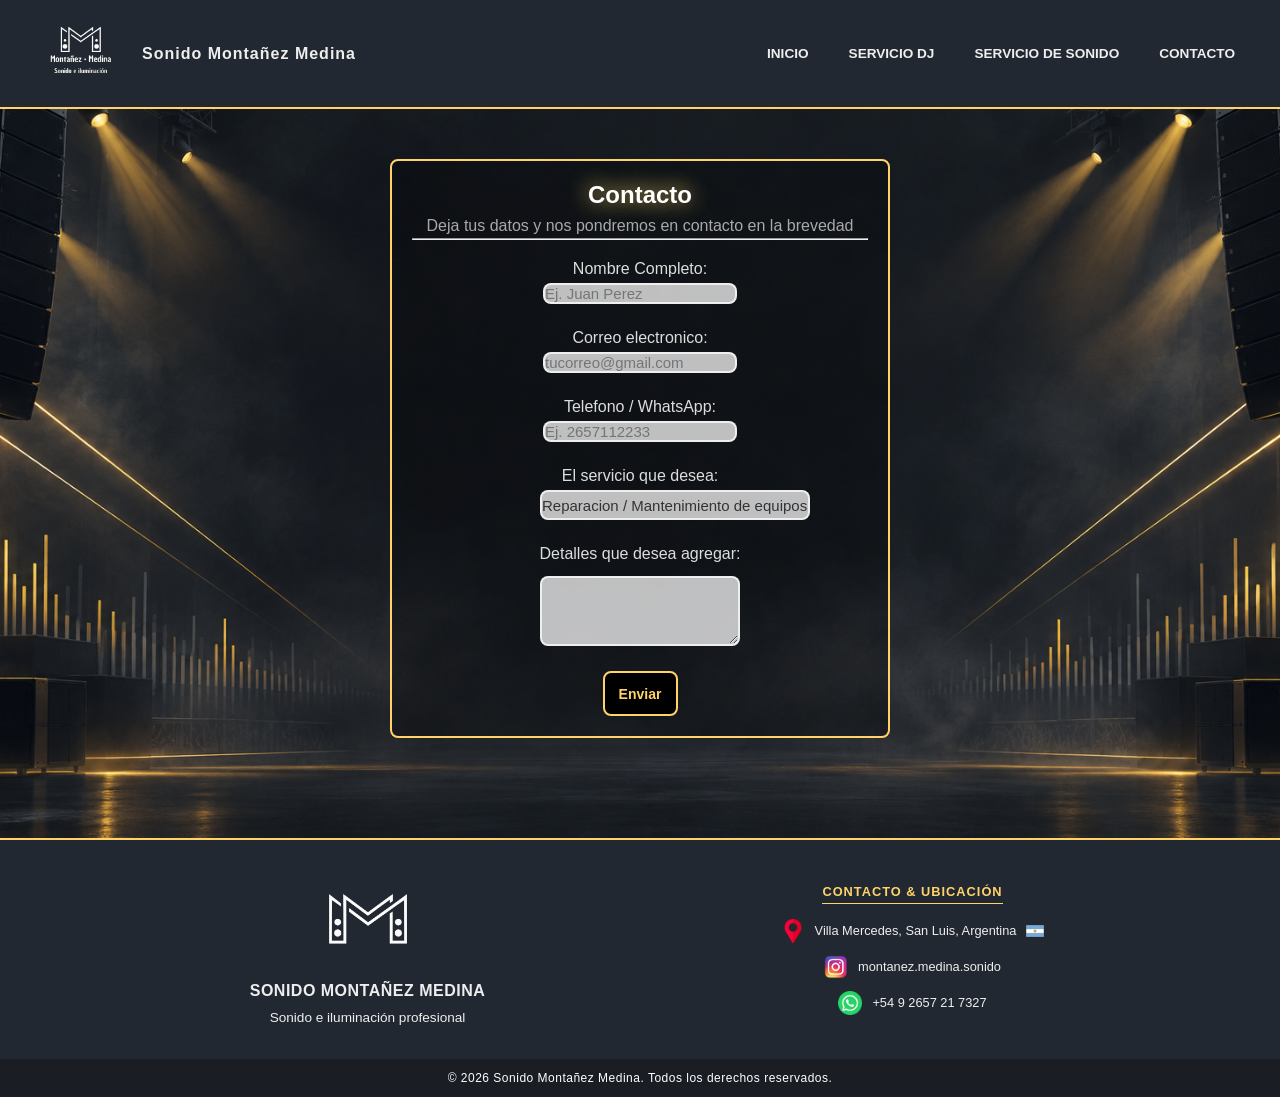
==== contacto.html @ ac2820ec "pestaña contacto.html hecha formulario de contacto" ====
<!DOCTYPE html>
<html lang="es">
<head>
    <meta charset="UTF-8">
    <meta name="viewport" content="width=device-width, initial-scale=1.0">
    <title>Contacto</title>
    <!--Enlace a los estilos CSS.-->
    <link rel="stylesheet" href="estilos/estilos.css">
</head>



<body>
    <!--Sección del Titulo y del menú de navegación.-->
    <header class="header-principal">
        <div class="caja-logo-header">
            <img src="img/logo.png" alt="Logo de Sonido Montañez Medina" id="logo-header">
            <span class="nombre-marca">Sonido Montañez Medina</span>
        </div>

        <nav class="menu">
            <ul>
                <li><a href="index.html">Inicio</a></li>
                <li><a href="servicios-dj.html">Servicio DJ</a></li>
                <li><a href="servicios-sonido.html">Servicio de Sonido</a></li>
                <li><a href="contacto.html">Contacto</a></li>
            </ul>
        </nav>
    </header>

</body>
<section class="section-contacto">
    <h2>Contacto</h2>
    <p>Deja tus datos y nos pondremos en contacto en la brevedad</p>
    <hr>
    <form action="https://formspree.io/f/xrppkwrl" method="post">
        <div class="campo">
            <label for="nombre">Nombre Completo:</label>
            <input type="text" id="nombre" name="nombre" required placeholder="Ej. Juan Perez">
        </div>
        <div class="campo">
            <label for="correo">Correo electronico: </label>
            <input type="email" name="_replyto" required placeholder="tucorreo@gmail.com">
        </div>
        <div class="campo">
            <label for="Telefono">Telefono / WhatsApp:</label>
            <input type="tel" id="telefono" name="telefono" required placeholder="Ej. 2657112233">
        </div>
        <div class="campo">
            <label for="Servicio" id="servi">El servicio que desea: </label>
            <select name="sevicio" id="servicio-">
                <option value="reparacio">Reparacion / Mantenimiento de equipos</option>
                <option value="DJ/sonido/iluminacion">DJ/ Sonido/ Iluminacion</option>
                <option value="Sonido/iluminacion">Sonido/ Iluminacion</option>
                <option value="sonido">Sonido</option>
                <option value="Dj">DJ</option>
                <option value="otro">Otra consulta</option>
            </select>
        </div>
        <div class="campo" id="campo">
            <label for="detalle" id="detalles" >Detalles que desea agregar: </label>
            <textarea id="detalles" name="detalles"></textarea>
        </div>

        <button type="submit">Enviar</button>

    </form>
</section>
<!--Footer del documento.-->
<footer class="footer-del-sitio">
    <div class="footer-container">
        <!--Columna 1 de footer: logo y marca-->
        <div class="footer-columna">
            <div class="caja-de-marca">
                <div class="caja-logo-footer">
                    <img src="img/logoSolo.png" alt="Logo De Sonido Montañez Medina" id="logo-footer">
                </div>
                <h3 class="titulo-marca">Sonido Montañez Medina</h3>
            </div>
            <span class="footer-texto">Sonido e iluminación profesional</span>
        </div>

        <!--Columna 2 de footer: Contacto y Ubicación-->
        <div class="footer-columna">
            <h4 class="footer-contacto-y-ubicacion">Contacto & Ubicación</h4>
            <ul class="footer-list">
                <!--Ubicacion-->
                <li class="contacto-item">
                    <div class="caja-icon">
                        <img src="img/Iconos/UbicacionIcon.png" alt="Ubicación" class="footer-icon" >
                    </div>
                    <span>Villa Mercedes, San Luis, Argentina</span>
                    <img src="img/Iconos/ArgentinaIcon.png" alt="Bandera Argentina" class="footer-icon-argentina">
                </li>
                <!--Instagram-->
                <li class="contacto-item">
                    <a href="https://www.instagram.com/montanez.medina.sonido/" target="_blank" rel="noopener">
                        <div class="caja-icon">
                            <img src="img/Iconos/igIcon.png" alt="Instagram" class="footer-icon">
                        </div>
                        <span>montanez.medina.sonido</span>
                    </a>
                </li>
                <!--WhatsApp-->
                <li class="contacto-item">
                    <a href="https://api.whatsapp.com/send/?phone=2657217327&text&type=phone_number&app_absent=0" target="_blank" rel="noopener">
                        <div class="caja-icon">
                            <img src="img/Iconos/WhatsappIcon.png" alt="WhatsApp" class="footer-icon">
                        </div>
                        <span>+54 9 2657 21 7327</span>
                    </a>
                </li>
            </ul>
        </div>
    </div>
    <!--Seccion de copyright-->
    <div class="footer-bottom">
        <p>© 2026 Sonido Montañez Medina. Todos los derechos reservados.</p>
    </div>
</footer>

</html>
---- estilos/estilos.css ----
/*
1.
Configuracion para todos los elementos.
.*/

* {
    margin: 0;
    padding: 0;
    box-sizing: border-box;
}

body {
    font-family: sans-serif, Arial;
    background-color: #EEEEEE;
    background-image: url('../img/Fondos/fondobody2.png');
    background-size: cover;
    background-position: center;
    background-repeat: no-repeat;
    background-attachment: fixed;
    color: #222831;
    display: flex;
    flex-direction: column;
    min-height: 100vh;
}

main {
    flex: 1;
    max-width: 1100px;
    width: 100%;
    margin: 0 auto;
    padding: 40px 20px;
}

section {
    margin-bottom: 50px;
}

.subtitulos {
    text-align: center;
    padding: 15px;
    color: #EEEEEE;
    text-decoration: underline;
    text-decoration-color: #FFD369;
    font-size: 1.8rem;
    font-weight: 800;
    text-transform: uppercase;
}

/*
2.
Header
*/

.header-principal {
    background-color: #222831;
    display: flex;
    justify-content: space-between;
    align-items: center;
    padding: 15px 30px;
    border-bottom: 2px solid #FFD369;
    width: 100%;
    position: sticky;
    top: 0;
    z-index: 1000;
}

/*Caja Del Logo, Logo Y Nombre Marca*/
.caja-logo-header {
    display: flex;
    align-items: center;
    gap: 12px;
}

#logo-header {
    width: 100px;
    height: auto;
}

.nombre-marca {
    font-weight: bold;
    font-size: 1rem;
    color: #EEEEEE;
    letter-spacing: 1px;
}

/*Menu de nav*/
.menu ul {
    display: flex;
    list-style: none;
    gap: 10px;
}

.menu li a {
    display: block;
    color: #EEEEEE;
    text-decoration: none;
    padding: 8px 15px;
    font-weight: 700;
    font-size: 0.85rem;
    text-transform: uppercase;
    border-radius: 4px;
    transition: all 0.3s ease;
}

.menu li a:hover {
    color: #222831;
    background-color: #FFD369;
}

/*
3.
Seccion Header de todas las secciones.
*/

.seccion-header {
    text-align: center;
    margin-bottom: 35px;
}

.seccion-header h2 {
    color: #EEEEEE;
    font-size: 1.8rem;
    font-weight: 800;
    text-transform: uppercase;
    letter-spacing: 1px;
    margin-bottom: 10px;
    position: relative;
    display: inline-block;
}

.seccion-header h2::after {
    content: '';
    display: block;
    width: 200px;
    height: 3px;
    background-color: #FFD369;
    margin: 8px auto 0 auto;
    border-radius: 2px;
    box-shadow: 0 10px 25px rgba(0, 0, 0, 0.5);
}

.seccion-header p {
    color: #EEEEEE;
    font-size: 0.9rem;
    text-shadow: 0 1px 4px rgba(0, 0, 0, 0.8);
}

/*
4.
Seccion De Bienvenida
*/

.seccion-bienvenida {
    background-color: rgba(34, 40, 49, 0.5);
    border: 1px solid #393E46;
    border-top: 5px solid #FFD369;
    border-radius: 16px;
    padding: 35px 30px;
    box-shadow: 0 10px 30px rgba(0, 0, 0, 0.6);
    color: #EEEEEE;
    margin-bottom: 25px;
}

.seccion-bienvenida h2 {
    color: #EEEEEE;
    font-size: 1.5rem;
    font-weight: 800;
    margin-bottom: 15px;
    text-align: left;
    letter-spacing: 0.5px;
}

.bienvenida-desc {
    font-size: 0.95rem;
    color: #DDDDDD;
    line-height: 1.4;
    margin-bottom: 25px;
    text-align: left;
}

.bienvenida-lista {
    display: flex;
    flex-direction: column;
    gap: 20px;
}

.bienvenida-item {
    display: flex;
    align-items: flex-start;
    gap: 15px;
}

.bienvenida-icono {
    width: 50px;
    height: 50px;
    display: flex;
    align-items: center;
    justify-content: center;;
    padding: 8px;
    box-sizing: border-box;
    flex-shrink: 0;
}

.bienvenida-icono img {
    width: 100%;
    height: 100%;
    object-fit: contain;
    filter: invert(1);
}

.bienvenida-item h3 {
    color: #FFD369;
    font-size: 1.05rem;
    font-weight: 700;
    margin-bottom: 4px;
    text-align: left;
}

.bienvenida-item p {
    color: #CCCCCC;
    font-size: 0.88rem;
    line-height: 1.5;
    text-align: left;
    margin: 0;
}

/*
5.
Seccion Del Carrusel
*/

.seccion-carrusel {
    width: 100%;
    padding: 20px 20px;
    display: flex;
    flex-direction: column;
    align-items: center;
}

.contenedor-carrusel {
    position: relative;
    display: flex;
    align-items: center;
    justify-content: center;
    background: #393E46;
    border: 1px solid #393E46;
    border-radius: 12px;
    overflow: hidden;
    max-width: 420px;
    width: 100%;
    box-shadow: 0 4px 15px rgba(0, 0, 0, 0.3);
}

.tarjeta-carrusel {
    width: 100%;
    height: 520px;
    display: flex;
    align-items: center;
    justify-content: center;
    background: #222831;
}

.tarjeta-carrusel img {
    width: 100%;
    height: 100%;
    object-fit: contain;
    display: block;
}

.seccion-carrusel button {
    position: absolute;
    top: 50%;
    transform: translateY(-50%);
    background: #EEEEEE;
    color: #222831;
    border: 1px solid #393E46;
    font-size: 22px;
    width: 45px;
    height: 45px;
    border-radius: 50%;
    cursor: pointer;
    z-index: 10;
    display: flex;
    align-items: center;
    justify-content: center;
    transition: background 0.3s, color 0.3s;
}

.seccion-carrusel button:hover {
    color: #222831;
    background-color: #FFD369;
    box-shadow: inset 0 0 0 3px #EEEEEE;
}

#btn-carrusel-anterior { 
    left: 15px; 
}

#btn-carrusel-posterior { 
    right: 15px; 
}

/*
6.
Seccion de servicios
*/

.contenedor-columnas {
    display: flex;
    flex-wrap: wrap;
    gap: 25px;
    justify-content: center;
}

.tarjeta-servicio {
    flex: 1 1 320px;
    max-width: 360px;
    height: 420px;
    border-radius: 16px;
    overflow: hidden;
    background-size: cover;
    background-position: center;
    background-color: #222831;
    box-shadow: 0 10px 25px rgba(0, 0, 0, 0.5);
    border: 1px solid #393E46;
}

.tarjeta-overlay {
    background: linear-gradient(180deg, rgba(34, 40, 49, 0.5) 0%, rgba(34, 40, 49, 0.75) 100%);
    width: 100%;
    height: 100%;
    padding: 30px;
    display: flex;
    flex-direction: column;
    justify-content: space-between;
}

.tarjeta-contenido h3 {
    color: #EEEEEE;
    font-size: 1.4rem;
    font-weight: 600;
    margin-bottom: 10px;
    text-align: left;
}

.etiqueta-info {
    font-size: 0.8rem;
    color: #222831;
    background-color: #FFD369;
    padding: 5px 10px;
    border-radius: 20px;
    display: inline-block;
    margin-bottom: 15px;
    text-transform: uppercase;
    letter-spacing: 0.5px;
    font-weight: 400;
}

.tarjeta-contenido p {
    color: #EEEEEE;
    font-size: 0.9rem;
    line-height: 1.4;
    text-align: left;
    margin: 0;
}

.lista-ejemplos-evento {
    list-style: none;
    padding: 0;
    margin-top: 10px;
    display: flex;
    flex-direction: column;
    gap: 6px;
}

.lista-ejemplos-evento li {
    font-size: 0.85rem;
    color: rgb(200, 200, 200);
    position: relative;
    padding-left: 18px;
    line-height: 1.2;
}

.lista-ejemplos-evento li::before {
    content: "•";
    color: #FFD369;
    font-size: 1rem;
    position: absolute;
    left: 4px;
    top: -1px;
}

.btn-tarjeta {
    display: flex;
    align-items: center;
    justify-content: space-between;
    text-decoration: none;
    color: #EEEEEE;
    font-weight: 500;
    font-size: 0.9rem;
    padding-top: 15px;
    border-top: 1px solid #222831;
}

.circulo-flecha {
    width: 36px;
    height: 36px;
    background-color: #EEEEEE;
    border-radius: 50%;
    display: flex;
    align-items: center;
    justify-content: center;
    transition: transform 0.3s ease, background-color 0.3s ease;
}

.icono-flecha {
    width: 18px;
    height: 18px;
    object-fit: contain;
}

.btn-tarjeta:hover {
    color: #FFD369;
}

.btn-tarjeta:hover .circulo-flecha  {
    transform: translateX(2px);
    background-color: #FFD369;
}

/*
7. 
seccion de tarjetas DJ(servicios-dj.html)
*/

.subtitu {
    display: flex;
    justify-content: center;
    align-items: center;
    height: 70px;
    width: 750px;    
    margin: 20px auto;
    margin-bottom: 0;
    box-shadow: 0px 0px 10px #393E46;
    border-radius: 10px;
    background-color: #222831;
    padding: 0;
}

.subtitu h3 {
    font-size: 20px;
    text-align: center;   
    color: #EEEEEE;
    padding: 0;
    margin-right: 490px;
}

.subtitu img {
    opacity: 80%;
    margin-left: 0;
    padding: 0;
    width: 87px;
    height: auto;
}

.dj {
    display: flex;
    justify-content: center;
    gap: 30px;
    margin-top: 0;
}

.tarjetadj {
    width: 400px;
    height: 500px;
    border-radius: 15px;
    background-size: cover;
    background-position: center;
    display: flex;
    align-items: flex-start;
    padding: 15px;
    box-sizing: border-box;
    position: relative;
    overflow: hidden;
    transition: transform 0.3s ease;
}

.tarjetadj:hover {
    transform: translateY(-10px);
    box-shadow: 0px 0px 15px #393E46;
}

.djnano {
    background-image: url('../img/imgnano.jpg');
}

.djyani {
    background-image: url('../img/imgyani.jpg');
}

.tarjetadj .contenido h4 {
    text-align: left;
    color: #EEEEEE;
    text-shadow: 4px 4px 3px #222831;
}

.listainfo {
    opacity: 0;
    overflow: hidden;
    transition: max-height 0.4s ease, opacity 0.4s ease;
    margin-top: 0;
}

.listainfo li a {
    color: #EEEEEE;
}  

.tarjetadj:hover .listainfo {
    max-height: 150px;
    opacity: 1;
    margin-top: 15px;
    color: #EEEEEE;
}

.listainfo:hover {
    margin-top: 5px;
    margin-left: 25px;
}

.listainfo ul {
    transform: translateY(-5px); 
    list-style: none;
    padding: 0;
    margin: 0;
}

.listainfo li {
    display: flex;
    align-items: center;
    gap: 5px;
    margin: 5px 0;
    font-size: 16px;
    border-radius: 5px;
    margin-left: 35px;
}

.iconoig {
    width: 18px;
    height: 18px;
    object-fit: contain;
}

/*
8. 
Footer del sitio
*/

.footer-del-sitio {
    background-color: #222831;
    color: #EEEEEE;
    font-family: Arial, sans-serif;
    border-top: 2px solid #FFD369;
    padding-top: 30px;
}

.footer-container {
    max-width: 1100px;
    margin: 0 auto;
    display: grid;
    padding: 0px 30px 30px 30px;
    grid-template-columns: repeat(auto-fit, minmax(280px, 1fr));
    gap: 50px;
    justify-content: center;
    align-items: center;
}

.footer-columna {
    display: flex;
    flex-direction: column;
    align-items: center;
    text-align: center;
}

.caja-de-marca {
    display: flex;
    flex-direction: column;
    align-items: center;
    gap: 12px;
}

.titulo-marca {
    font-size: 1rem;
    font-weight: bolder;
    letter-spacing: 0.5px;
    text-transform: uppercase;
    color: #EEEEEE;
}

.footer-contacto-y-ubicacion {
    font-size: 0.8rem;
    font-weight: bold;
    letter-spacing: 1px;
    margin-top: 0;
    margin-bottom: 15px;
    text-transform: uppercase;
    border-bottom: 1px solid #FFD369;
    padding-bottom: 4px;
    display: inline-block;
    color: #FFD369;
}

.footer-texto {
    font-size: 0.85rem;
    color: #EEEEEE;
    line-height: 1.5;
    margin-top: 8px;
    text-align: center;
}

.footer-list {
    list-style: none;
    padding: 0;
    margin: 0;
    display: flex;
    flex-direction: column;
    gap: 12px;
    align-items: center;
}

.contacto-item {
    display: flex;
    align-items: center;
    justify-content: center;
    gap: 10px;
    font-size: 0.8rem;
    color: #EEEEEE;
}

.contacto-item a {
    color: #EEEEEE;
    text-decoration: none;
    display: flex;
    align-items: center;
    justify-content: center;
    gap: 10px;
    transition: color 0.2s ease;
}

.contacto-item a:hover {
    color: #FFD369;
}

.caja-logo, .caja-icon {
    width: 24px;
    height: 24px;
    display: flex;
    align-items: center;
    justify-content: center;
    flex-shrink: 0;
}

.caja-logo-footer {
    width: 100px;
    height: 100px;
    flex-shrink: 0;
}

#logo-footer {
    width: 100%;
    height: 100%;
    object-fit: contain;
}

.footer-icon {
    width: 100%;
    height: 100%;
    object-fit: contain;
    display: block;
}

.footer-icon-argentina {
    width: 18px;
    height: auto;
    display: block;
}

.footer-bottom {
    background-color: #1a1e24;
    text-align: center;
    padding: 12px;
    font-size: 0.75rem;
    color: #EEEEEE;
    letter-spacing: 0.50px;
}
.section-contacto form{
    display: flex;
    flex-direction: column;
    align-items: center;
}
.section-contacto{
    width: 500px;
    height: auto;
    background-color: rgba(0, 0, 0, 0.3);
    margin: 0 auto;
    margin-top: 50px;
    margin-bottom: 100px;
    padding: 20px;
    border: 2px solid #FFD369;
    border-radius: 8px;
}
.section-contacto h2, p{
    text-align: center;
    color: white;
   
}
.section-contacto h2{
    text-shadow: -1px -1px 20px #FFD369;
}
.section-contacto p{
    color: darkgray;
    margin-top: 8px;
}
.section-contacto hr{
    height: 2px;
    background-color: #FFD369;
    width: 100%;
    margin-top: 3px;
    margin-bottom: 20px;
}
.campo{
    display: flex;
    flex-direction: column;
    align-items: center;
    text-align: center;
    margin-bottom: 25px;
}
.campo input, .campo select, .campo textarea{
    font-family: inherit;
    font-size: 15px;
    border: 2px solid #ffffffbb;
    border-radius: 8px;
    background-color: #ffffffbb;
    color: #333333;

    transition: all 0.3s ease;
    outline: none;
    cursor: pointer;

    appearance: none;
    -webkit-appearance: none;
    -moz-appearance: none;
}

.campo label{
    color: rgba(255, 255, 255, 0.858);
    margin-bottom: 5px;
}
.campo select{
    margin-left: 70px;
    width: 270px;
    height: 30px;
}
.campo select:hover{
    border-color: #FFD369;
}
.campo textarea{
   height: 70px;
   width: 200px;
    margin-top:8px;
}
form button{
    height: 45px;
    width: 75px;
    padding: auto;
    font-family: inherit;
    font-size: 14px;
    font-weight:bold;
    color: #FFD369;

    background-color: black;
    border: 2px solid #FFD369;
    border-radius: 8px;
    
}
form button:hover{
    box-shadow:-1px -1px 20px #FFD369 ;
}
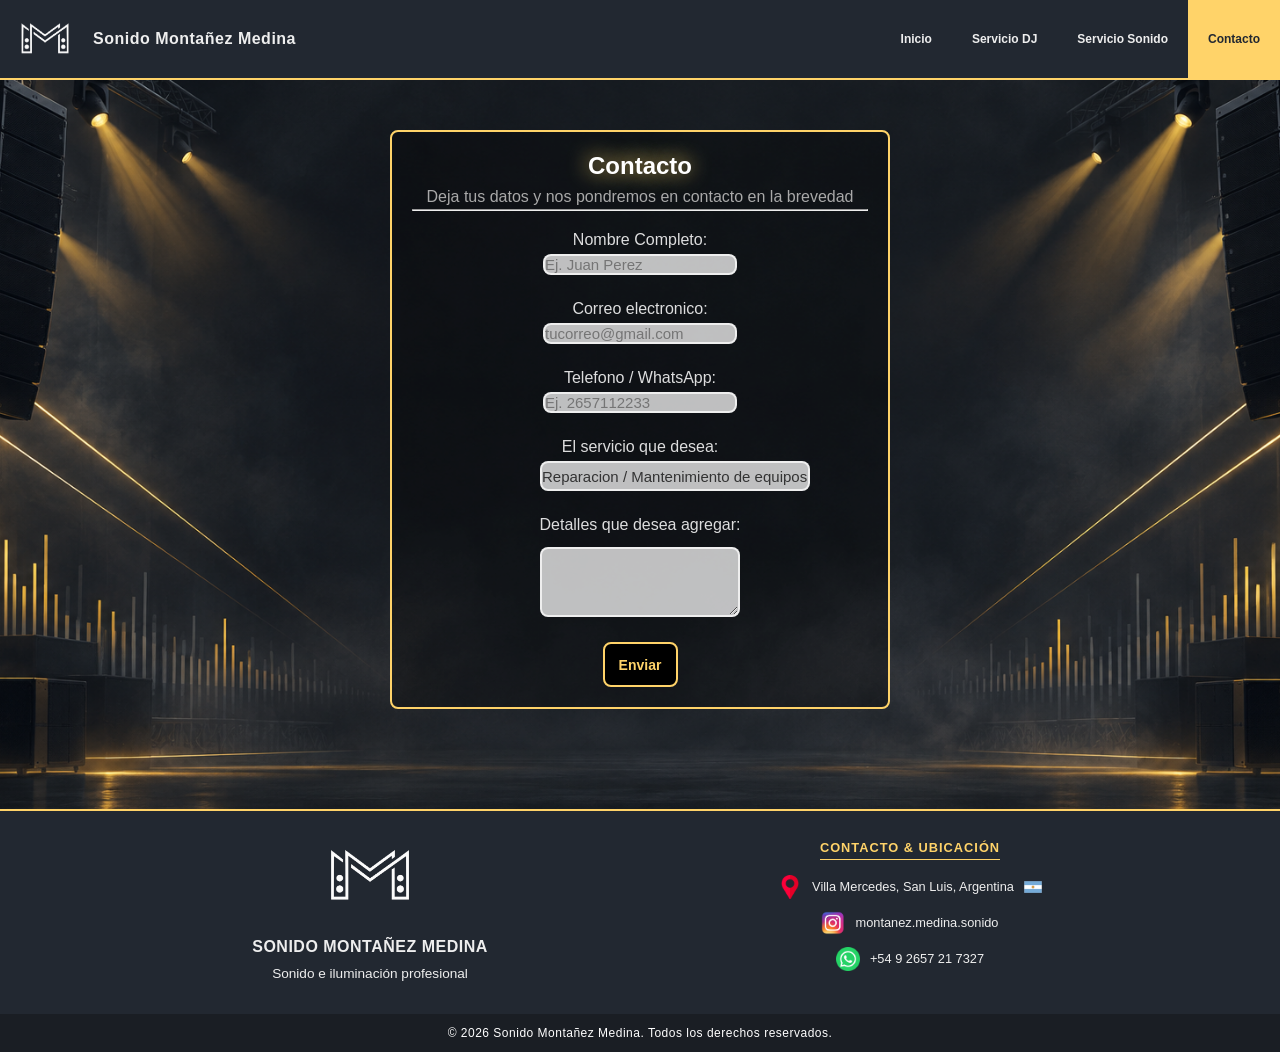
==== commit 63b8820b: "Avances en carrusel y retoques." ====
--- a/contacto.html
+++ b/contacto.html
@@ -14,7 +14,7 @@
     <!--Sección del Titulo y del menú de navegación.-->
     <header class="header-principal">
         <div class="caja-logo-header">
-            <img src="img/logo.png" alt="Logo de Sonido Montañez Medina" id="logo-header">
+            <img src="img/logoSolo.png" alt="Logo de Sonido Montañez Medina" id="logo-header">
             <span class="nombre-marca">Sonido Montañez Medina</span>
         </div>
 
@@ -22,8 +22,8 @@
             <ul>
                 <li><a href="index.html">Inicio</a></li>
                 <li><a href="servicios-dj.html">Servicio DJ</a></li>
-                <li><a href="servicios-sonido.html">Servicio de Sonido</a></li>
-                <li><a href="contacto.html">Contacto</a></li>
+                <li><a href="servicios-sonido.html">Servicio Sonido</a></li>
+                <li><a href="contacto.html" class="activo">Contacto</a></li>
             </ul>
         </nav>
     </header>
@@ -66,6 +66,7 @@
 
     </form>
 </section>
+
 <!--Footer del documento.-->
 <footer class="footer-del-sitio">
     <div class="footer-container">
--- a/estilos/estilos.css
+++ b/estilos/estilos.css
@@ -48,18 +48,19 @@
 
 /*
 2.
-Header
+Header de las paginas.
 */
 
 .header-principal {
+    display: flex;
+    align-items: center;
+    justify-content: space-between;
+    position: sticky;
     background-color: #222831;
-    display: flex;
-    justify-content: space-between;
-    align-items: center;
-    padding: 15px 30px;
     border-bottom: 2px solid #FFD369;
-    width: 100%;
-    position: sticky;
+    padding: 0px 0px 0px 15px;
+    height: 80px;
+    width: 100%;
     top: 0;
     z-index: 1000;
 }
@@ -68,11 +69,11 @@
 .caja-logo-header {
     display: flex;
     align-items: center;
-    gap: 12px;
+    gap: 18px;
 }
 
 #logo-header {
-    width: 100px;
+    width: 60px;
     height: auto;
 }
 
@@ -80,36 +81,53 @@
     font-weight: bold;
     font-size: 1rem;
     color: #EEEEEE;
-    letter-spacing: 1px;
+    letter-spacing: 0.5px;
 }
 
 /*Menu de nav*/
+.menu, .menu li {
+    height: 100%;
+}
+
 .menu ul {
     display: flex;
     list-style: none;
-    gap: 10px;
+    gap: 0;
+    height: 100%;
+    margin: 0;
+    padding: 0;
 }
 
 .menu li a {
-    display: block;
-    color: #EEEEEE;
+    display: flex;
+    align-items: center;
     text-decoration: none;
-    padding: 8px 15px;
-    font-weight: 700;
-    font-size: 0.85rem;
-    text-transform: uppercase;
-    border-radius: 4px;
-    transition: all 0.3s ease;
+    color: #EEEEEE;
+    font-weight: 550;
+    font-size: 0.75rem;
+    height: 100%;
+    padding: 0 20px;
+    transition: background-color 0.3s ease, color 0.3s ease;
+    border-radius: 0; 
 }
 
 .menu li a:hover {
+    color: #FFD369;
+    background-color: #222831;
+}
+
+.menu li a.activo {
+    background-color: #FFD369;
     color: #222831;
-    background-color: #FFD369;
+}
+
+.menu li a.activo:hover {
+    color: #FFFFFF;
 }
 
 /*
 3.
-Seccion Header de todas las secciones.
+Seccion Header de todas las secciones en las paginas.
 */
 
 .seccion-header {
@@ -238,66 +256,67 @@
 }
 
 .contenedor-carrusel {
-    position: relative;
-    display: flex;
-    align-items: center;
-    justify-content: center;
+    display: flex;
+    align-items: center;
+    justify-content: center;
+    gap: 15px;
+    width: 100%;
+    max-width: 600px;
+}
+
+.contenedor-tarjeta {
     background: #393E46;
+    border: 2px solid #393E46;
+    border-radius: 10px;
+    overflow: hidden;
+    width: 100%;
+    max-width: 500px;
+    box-shadow: 0 4px 15px rgba(0, 0, 0, 0.3);
+}
+
+.tarjeta-carrusel {
+    width: 100%;
+    height: 800px;
+    display: flex;
+    align-items: center;
+    justify-content: center;
+    background: #393E46;
+}
+
+.tarjeta-carrusel img {
+    width: 100%;
+    height: 100%;
+    object-fit: cover;
+    display: block;
+}
+
+.seccion-carrusel button {
+    background: #EEEEEE;
     border: 1px solid #393E46;
-    border-radius: 12px;
-    overflow: hidden;
-    max-width: 420px;
-    width: 100%;
-    box-shadow: 0 4px 15px rgba(0, 0, 0, 0.3);
-}
-
-.tarjeta-carrusel {
-    width: 100%;
-    height: 520px;
-    display: flex;
-    align-items: center;
-    justify-content: center;
-    background: #222831;
-}
-
-.tarjeta-carrusel img {
-    width: 100%;
-    height: 100%;
-    object-fit: contain;
-    display: block;
-}
-
-.seccion-carrusel button {
-    position: absolute;
-    top: 50%;
-    transform: translateY(-50%);
-    background: #EEEEEE;
-    color: #222831;
-    border: 1px solid #393E46;
-    font-size: 22px;
     width: 45px;
     height: 45px;
     border-radius: 50%;
     cursor: pointer;
-    z-index: 10;
-    display: flex;
-    align-items: center;
-    justify-content: center;
-    transition: background 0.3s, color 0.3s;
+    flex-shrink: 0;
+    display: flex;
+    align-items: center;
+    justify-content: center;
+    padding: 0;
+}
+
+.icono-flecha-carrusel {
+    width: 18px;
+    height: 18px;
+    object-fit: contain;
+    display: block;
+}
+
+#btn-carrusel-anterior .icono-flecha-carrusel {
+    transform: scaleX(-1);
 }
 
 .seccion-carrusel button:hover {
-    color: #222831;
     background-color: #FFD369;
-    box-shadow: inset 0 0 0 3px #EEEEEE;
-}
-
-#btn-carrusel-anterior { 
-    left: 15px; 
-}
-
-#btn-carrusel-posterior { 
-    right: 15px; 
 }
 
 /*
@@ -558,9 +577,8 @@
 .footer-del-sitio {
     background-color: #222831;
     color: #EEEEEE;
-    font-family: Arial, sans-serif;
     border-top: 2px solid #FFD369;
-    padding-top: 30px;
+    padding-top: 15px;
 }
 
 .footer-container {
@@ -569,7 +587,7 @@
     display: grid;
     padding: 0px 30px 30px 30px;
     grid-template-columns: repeat(auto-fit, minmax(280px, 1fr));
-    gap: 50px;
+    gap: 40px;
     justify-content: center;
     align-items: center;
 }
@@ -692,6 +710,11 @@
     color: #EEEEEE;
     letter-spacing: 0.50px;
 }
+
+/*
+.
+Seccion Contacto
+*/
 .section-contacto form{
     display: flex;
     flex-direction: column;
@@ -710,8 +733,7 @@
 }
 .section-contacto h2, p{
     text-align: center;
-    color: white;
-   
+    color: white;   
 }
 .section-contacto h2{
     text-shadow: -1px -1px 20px #FFD369;
@@ -764,8 +786,8 @@
     border-color: #FFD369;
 }
 .campo textarea{
-   height: 70px;
-   width: 200px;
+    height: 70px;
+    width: 200px;
     margin-top:8px;
 }
 form button{
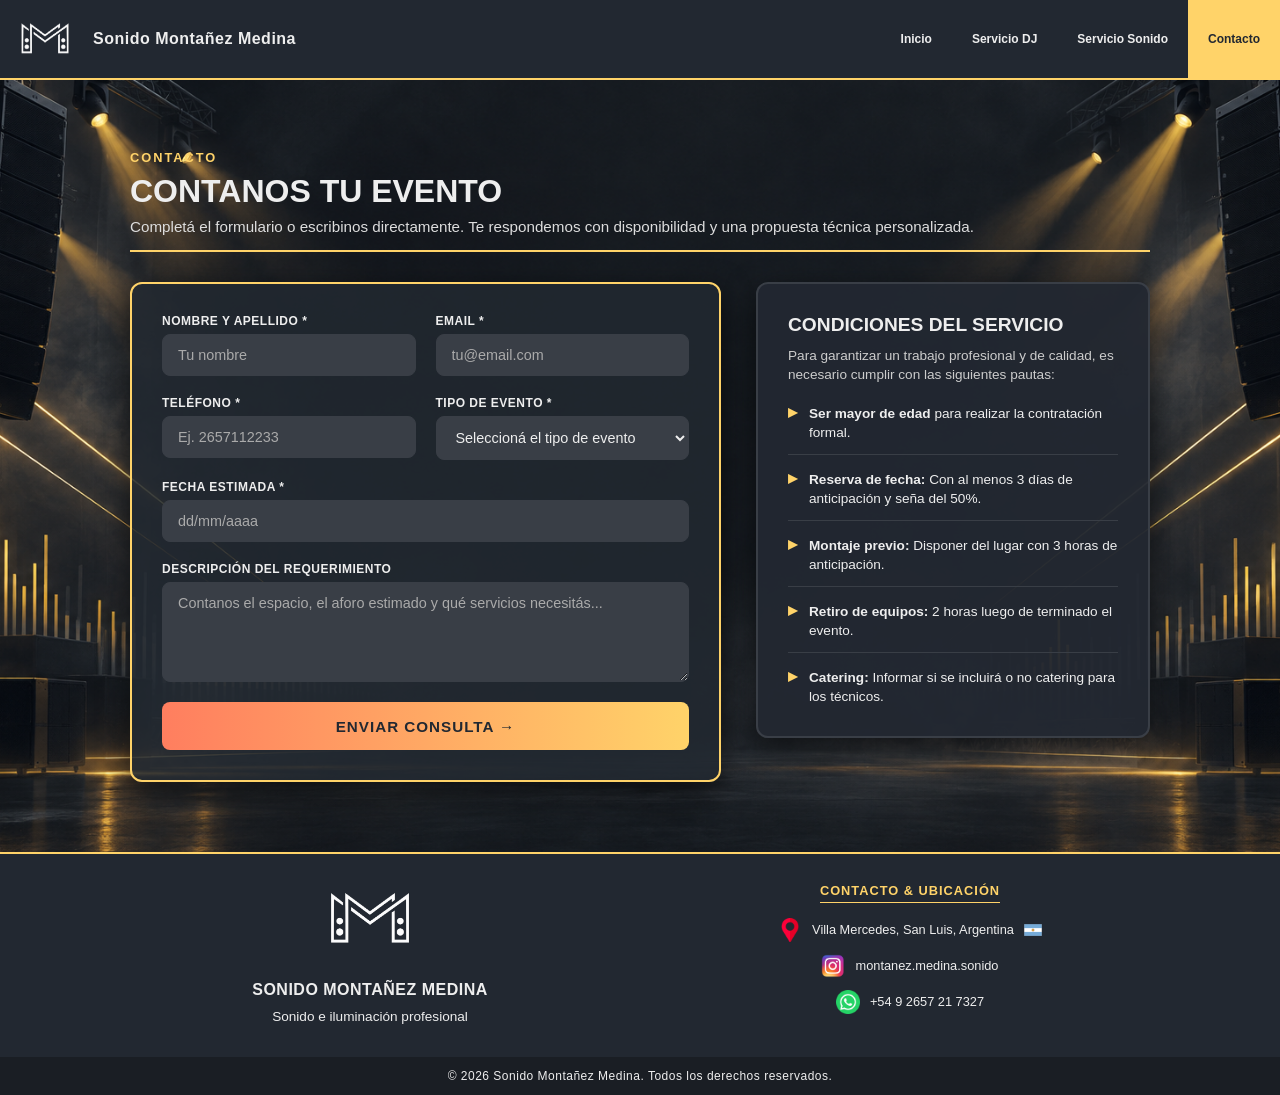
==== commit 26e0c789: "avances en contacto.html y mejora en servicioDj.html" ====
--- a/contacto.html
+++ b/contacto.html
@@ -1,5 +1,6 @@
 <!DOCTYPE html>
 <html lang="es">
+
 <head>
     <meta charset="UTF-8">
     <meta name="viewport" content="width=device-width, initial-scale=1.0">
@@ -28,96 +29,156 @@
         </nav>
     </header>
 
+   <main>
+        <section class="seccion-contacto-completa">
+            <div class="seccion-header-contacto">
+                <span class="etiqueta-contacto-top">CONTACTO</span>
+                <h2>Contanos tu evento</h2>
+                <p>Completá el formulario o escribinos directamente. Te respondemos con disponibilidad y una propuesta técnica personalizada.</p>
+                <hr>
+            </div>
+
+            <div class="contenedor-dos-columnas-layout">
+                
+                <!-- Columna Izquierda: Formulario de Contacto (en dos columnas internas) -->
+                <div class="caja-formulario-principal">
+                    <form action="https://formspree.io/f/xrppkwrl" method="post">
+                        <div class="form-grid-dos-columnas">
+                            
+                            <!-- Nombre y Apellido -->
+                            <div class="campo">
+                                <label for="nombre">NOMBRE Y APELLIDO *</label>
+                                <input type="text" id="nombre" name="nombre" required placeholder="Tu nombre">
+                            </div>
+
+                            <!-- Mail -->
+                            <div class="campo">
+                                <label for="correo">EMAIL *</label>
+                                <input type="email" id="correo" name="_replyto" required placeholder="tu@email.com">
+                            </div>
+
+                            <!-- Teléfono -->
+                            <div class="campo">
+                                <label for="telefono">TELÉFONO *</label>
+                                <input type="tel" id="telefono" name="telefono" required placeholder="Ej. 2657112233">
+                            </div>
+
+                            <!-- Tipo de evento -->
+                            <div class="campo">
+                                <label for="servicio">TIPO DE EVENTO *</label>
+                                <select id="servicio" name="tipo_evento" required>
+                                    <option value="" disabled selected>Seleccioná el tipo de evento</option>
+                                    <option value="Evento Intimo">Evento Íntimo (Aprox. 200 m²)</option>
+                                    <option value="Evento Mediano">Evento Mediano (Aprox. 900 m²)</option>
+                                    <option value="Evento Grande">Evento Grande (Más de 900 m²)</option>
+                                    <option value="Servicio DJ">Servicio DJ</option>
+                                    <option value="Otro">Otro tipo de evento</option>
+                                </select>
+                            </div>
+
+                            <!-- Fecha estimada -->
+                            <div class="campo campo-full">
+                                <label for="fecha">FECHA ESTIMADA *</label>
+                                <input type="text" id="fecha" name="fecha_estimada" required placeholder="dd/mm/aaaa">
+                            </div>
+
+                            <!-- Descripción del requerimiento -->
+                            <div class="campo campo-full">
+                                <label for="detalles">DESCRIPCIÓN DEL REQUERIMIENTO</label>
+                                <textarea id="detalles" name="descripcion" placeholder="Contanos el espacio, el aforo estimado y qué servicios necesitás..."></textarea>
+                            </div>
+
+                        </div>
+
+                        <button type="submit" class="btn-enviar-contacto">ENVIAR CONSULTA →</button>
+                    </form>
+                </div>
+
+                <!-- Columna Derecha: Tarjeta de Requerimientos y Condiciones -->
+                <div class="caja-requerimientos-lateral">
+                    <h3>Condiciones del Servicio</h3>
+                    <p class="sub-req">Para garantizar un trabajo profesional y de calidad, es necesario cumplir con las siguientes pautas:</p>
+                    
+                    <ul class="lista-requerimientos-lateral">
+                        <li>
+                            <span class="punto-accent">▸</span>
+                            <div><strong>Ser mayor de edad</strong> para realizar la contratación formal.</div>
+                        </li>
+                        <li>
+                            <span class="punto-accent">▸</span>
+                            <div><strong>Reserva de fecha:</strong> Con al menos 3 días de anticipación y seña del 50%.</div>
+                        </li>
+                        <li>
+                            <span class="punto-accent">▸</span>
+                            <div><strong>Montaje previo:</strong> Disponer del lugar con 3 horas de anticipación.</div>
+                        </li>
+                        <li>
+                            <span class="punto-accent">▸</span>
+                            <div><strong>Retiro de equipos:</strong> 2 horas luego de terminado el evento.</div>
+                        </li>
+                        <li>
+                            <span class="punto-accent">▸</span>
+                            <div><strong>Catering:</strong> Informar si se incluirá o no catering para los técnicos.</div>
+                        </li>
+                    </ul>
+                </div>
+
+            </div>
+        </section>
+    </main>
+    <!--Footer del documento.-->
+    <footer class="footer-del-sitio">
+        <div class="footer-container">
+            <!--Columna 1 de footer: logo y marca-->
+            <div class="footer-columna">
+                <div class="caja-de-marca">
+                    <div class="caja-logo-footer">
+                        <img src="img/logoSolo.png" alt="Logo De Sonido Montañez Medina" id="logo-footer">
+                    </div>
+                    <h3 class="titulo-marca">Sonido Montañez Medina</h3>
+                </div>
+                <span class="footer-texto">Sonido e iluminación profesional</span>
+            </div>
+
+            <!--Columna 2 de footer: Contacto y Ubicación-->
+            <div class="footer-columna">
+                <h4 class="footer-contacto-y-ubicacion">Contacto & Ubicación</h4>
+                <ul class="footer-list">
+                    <!--Ubicacion-->
+                    <li class="contacto-item">
+                        <div class="caja-icon">
+                            <img src="img/Iconos/UbicacionIcon.png" alt="Ubicación" class="footer-icon">
+                        </div>
+                        <span>Villa Mercedes, San Luis, Argentina</span>
+                        <img src="img/Iconos/ArgentinaIcon.png" alt="Bandera Argentina" class="footer-icon-argentina">
+                    </li>
+                    <!--Instagram-->
+                    <li class="contacto-item">
+                        <a href="https://www.instagram.com/montanez.medina.sonido/" target="_blank" rel="noopener">
+                            <div class="caja-icon">
+                                <img src="img/Iconos/igIcon.png" alt="Instagram" class="footer-icon">
+                            </div>
+                            <span>montanez.medina.sonido</span>
+                        </a>
+                    </li>
+                    <!--WhatsApp-->
+                    <li class="contacto-item">
+                        <a href="https://api.whatsapp.com/send/?phone=2657217327&text&type=phone_number&app_absent=0"
+                            target="_blank" rel="noopener">
+                            <div class="caja-icon">
+                                <img src="img/Iconos/WhatsappIcon.png" alt="WhatsApp" class="footer-icon">
+                            </div>
+                            <span>+54 9 2657 21 7327</span>
+                        </a>
+                    </li>
+                </ul>
+            </div>
+        </div>
+        <!--Seccion de copyright-->
+        <div class="footer-bottom">
+            <p>© 2026 Sonido Montañez Medina. Todos los derechos reservados.</p>
+        </div>
+    </footer>
 </body>
-<section class="section-contacto">
-    <h2>Contacto</h2>
-    <p>Deja tus datos y nos pondremos en contacto en la brevedad</p>
-    <hr>
-    <form action="https://formspree.io/f/xrppkwrl" method="post">
-        <div class="campo">
-            <label for="nombre">Nombre Completo:</label>
-            <input type="text" id="nombre" name="nombre" required placeholder="Ej. Juan Perez">
-        </div>
-        <div class="campo">
-            <label for="correo">Correo electronico: </label>
-            <input type="email" name="_replyto" required placeholder="tucorreo@gmail.com">
-        </div>
-        <div class="campo">
-            <label for="Telefono">Telefono / WhatsApp:</label>
-            <input type="tel" id="telefono" name="telefono" required placeholder="Ej. 2657112233">
-        </div>
-        <div class="campo">
-            <label for="Servicio" id="servi">El servicio que desea: </label>
-            <select name="sevicio" id="servicio-">
-                <option value="reparacio">Reparacion / Mantenimiento de equipos</option>
-                <option value="DJ/sonido/iluminacion">DJ/ Sonido/ Iluminacion</option>
-                <option value="Sonido/iluminacion">Sonido/ Iluminacion</option>
-                <option value="sonido">Sonido</option>
-                <option value="Dj">DJ</option>
-                <option value="otro">Otra consulta</option>
-            </select>
-        </div>
-        <div class="campo" id="campo">
-            <label for="detalle" id="detalles" >Detalles que desea agregar: </label>
-            <textarea id="detalles" name="detalles"></textarea>
-        </div>
-
-        <button type="submit">Enviar</button>
-
-    </form>
-</section>
-
-<!--Footer del documento.-->
-<footer class="footer-del-sitio">
-    <div class="footer-container">
-        <!--Columna 1 de footer: logo y marca-->
-        <div class="footer-columna">
-            <div class="caja-de-marca">
-                <div class="caja-logo-footer">
-                    <img src="img/logoSolo.png" alt="Logo De Sonido Montañez Medina" id="logo-footer">
-                </div>
-                <h3 class="titulo-marca">Sonido Montañez Medina</h3>
-            </div>
-            <span class="footer-texto">Sonido e iluminación profesional</span>
-        </div>
-
-        <!--Columna 2 de footer: Contacto y Ubicación-->
-        <div class="footer-columna">
-            <h4 class="footer-contacto-y-ubicacion">Contacto & Ubicación</h4>
-            <ul class="footer-list">
-                <!--Ubicacion-->
-                <li class="contacto-item">
-                    <div class="caja-icon">
-                        <img src="img/Iconos/UbicacionIcon.png" alt="Ubicación" class="footer-icon" >
-                    </div>
-                    <span>Villa Mercedes, San Luis, Argentina</span>
-                    <img src="img/Iconos/ArgentinaIcon.png" alt="Bandera Argentina" class="footer-icon-argentina">
-                </li>
-                <!--Instagram-->
-                <li class="contacto-item">
-                    <a href="https://www.instagram.com/montanez.medina.sonido/" target="_blank" rel="noopener">
-                        <div class="caja-icon">
-                            <img src="img/Iconos/igIcon.png" alt="Instagram" class="footer-icon">
-                        </div>
-                        <span>montanez.medina.sonido</span>
-                    </a>
-                </li>
-                <!--WhatsApp-->
-                <li class="contacto-item">
-                    <a href="https://api.whatsapp.com/send/?phone=2657217327&text&type=phone_number&app_absent=0" target="_blank" rel="noopener">
-                        <div class="caja-icon">
-                            <img src="img/Iconos/WhatsappIcon.png" alt="WhatsApp" class="footer-icon">
-                        </div>
-                        <span>+54 9 2657 21 7327</span>
-                    </a>
-                </li>
-            </ul>
-        </div>
-    </div>
-    <!--Seccion de copyright-->
-    <div class="footer-bottom">
-        <p>© 2026 Sonido Montañez Medina. Todos los derechos reservados.</p>
-    </div>
-</footer>
 
 </html>
--- a/estilos/estilos.css
+++ b/estilos/estilos.css
@@ -451,34 +451,40 @@
 7. 
 seccion de tarjetas DJ(servicios-dj.html)
 */
+/*
+==================================================
+7. SECCIÓN DE TARJETAS DJ (servicios-dj.html) - CORREGIDO
+==================================================
+*/
 
 .subtitu {
     display: flex;
     justify-content: center;
     align-items: center;
-    height: 70px;
-    width: 750px;    
-    margin: 20px auto;
-    margin-bottom: 0;
-    box-shadow: 0px 0px 10px #393E46;
-    border-radius: 10px;
+    height: 75px;
+    width: 100%;
+    max-width: 750px;    
+    margin: 30px auto;
+    box-shadow: 0 10px 25px rgba(0, 0, 0, 0.5);
+    border: 1px solid #393E46;
+    border-radius: 12px;
     background-color: #222831;
-    padding: 0;
+    padding: 0 20px;
 }
 
 .subtitu h3 {
-    font-size: 20px;
+    font-size: 1.2rem;
+    font-weight: 800;
     text-align: center;   
     color: #EEEEEE;
-    padding: 0;
-    margin-right: 490px;
+    text-transform: uppercase;
+    letter-spacing: 1px;
+    margin: 0 auto;
 }
 
 .subtitu img {
-    opacity: 80%;
-    margin-left: 0;
-    padding: 0;
-    width: 87px;
+    opacity: 0.9;
+    width: 60px;
     height: auto;
 }
 
@@ -486,27 +492,31 @@
     display: flex;
     justify-content: center;
     gap: 30px;
-    margin-top: 0;
+    flex-wrap: wrap;
+    margin-top: 20px;
 }
 
 .tarjetadj {
-    width: 400px;
-    height: 500px;
-    border-radius: 15px;
+    width: 380px;
+    height: 520px;
+    border-radius: 16px;
     background-size: cover;
     background-position: center;
     display: flex;
-    align-items: flex-start;
-    padding: 15px;
+    flex-direction: column;
+    justify-content: flex-end;
     box-sizing: border-box;
     position: relative;
     overflow: hidden;
-    transition: transform 0.3s ease;
+    border: 1px solid #393E46;
+    box-shadow: 0 10px 25px rgba(0, 0, 0, 0.5);
+    transition: transform 0.3s ease, box-shadow 0.3s ease;
 }
 
 .tarjetadj:hover {
-    transform: translateY(-10px);
-    box-shadow: 0px 0px 15px #393E46;
+    transform: translateY(-8px);
+    box-shadow: 0 15px 35px rgba(255, 211, 105, 0.2);
+    border-color: #FFD369;
 }
 
 .djnano {
@@ -517,50 +527,120 @@
     background-image: url('../img/imgyani.jpg');
 }
 
+.tarjeta-overlay-dj {
+    background: linear-gradient(180deg, rgba(34, 40, 49, 0.4) 0%, rgba(34, 40, 49, 0.95) 75%);
+    width: 100%;
+    height: 100%;
+    padding: 25px;
+    display: flex;
+    flex-direction: column;
+    justify-content: space-between;
+    box-sizing: border-box;
+    position: relative; /* Clave para el posicionamiento absoluto interno */
+}
+
 .tarjetadj .contenido h4 {
     text-align: left;
     color: #EEEEEE;
-    text-shadow: 4px 4px 3px #222831;
+    font-size: 1.5rem;
+    font-weight: 700;
+    text-shadow: 2px 2px 4px rgba(0, 0, 0, 0.8);
+    margin: 0 0 4px 0;
+}
+
+
+/* 1. Biografía Estática (Visible por defecto) */
+.dj-bio-estatica {
+    background-color: rgba(34, 40, 49, 0.85);
+    padding: 15px;
+    border-radius: 8px;
+    border-left: 4px solid #FFD369;
+    margin-top: auto; /* Empuja el texto hacia la parte inferior sin romper el flujo */
+    transition: opacity 0.3s ease, transform 0.3s ease;
+}
+
+.dj-bio-estatica p {
+    font-size: 0.93rem;
+    color: #EEEEEE;
+    line-height: 1.5;
+    margin: 0;
+    text-align: left;
+}
+
+/* Al hacer hover, la biografía se desvanece */
+.tarjetadj:hover .dj-bio-estatica {
+    opacity: 0;
+    transform: translateY(-10px);
+    pointer-events: none;
+}
+
+/* 2. Panel de Contactos (Posicionado sobre la parte inferior de la tarjeta) */
+.info {
+    position: absolute;
+    bottom: 20px;
+    left: 20px;
+    right: 20px;
+    pointer-events: none;
 }
 
 .listainfo {
     opacity: 0;
-    overflow: hidden;
-    transition: max-height 0.4s ease, opacity 0.4s ease;
-    margin-top: 0;
-}
-
-.listainfo li a {
-    color: #EEEEEE;
-}  
+    transform: translateY(20px);
+    max-height: 320px;
+    overflow-y: auto;
+    transition: all 0.4s ease;
+}
+
+/* Al hacer hover, los contactos suben y se hacen visibles */
+.tarjetadj:hover .info {
+    pointer-events: auto;
+}
 
 .tarjetadj:hover .listainfo {
-    max-height: 150px;
     opacity: 1;
-    margin-top: 15px;
-    color: #EEEEEE;
-}
-
-.listainfo:hover {
-    margin-top: 5px;
-    margin-left: 25px;
-}
-
-.listainfo ul {
-    transform: translateY(-5px); 
+    transform: translateY(0);
+}
+
+.titulo-contacto-hover {
+    color: #FFD369;
+    font-size: 0.75rem;
+    font-weight: bold;
+    letter-spacing: 1px;
+    text-transform: uppercase;
+    display: block;
+    margin-bottom: 8px;
+    text-align: left;
+}
+
+.dj-redes-lista {
     list-style: none;
     padding: 0;
     margin: 0;
-}
-
-.listainfo li {
-    display: flex;
-    align-items: center;
-    gap: 5px;
-    margin: 5px 0;
-    font-size: 16px;
-    border-radius: 5px;
-    margin-left: 35px;
+    display: flex;
+    flex-direction: column;
+    gap: 8px;
+}
+
+.dj-redes-lista li {
+    display: flex;
+    align-items: center;
+    gap: 10px;
+    font-size: 0.85rem;
+    background-color: rgba(22, 26, 32, 0.95);
+    padding: 10px 12px;
+    border-radius: 8px;
+    border: 1px solid #393E46;
+}
+
+.dj-redes-lista li a {
+    color: #EEEEEE;
+    text-decoration: none;
+    font-weight: 500;
+    transition: color 0.2s ease;
+}  
+
+.dj-redes-lista li a:hover {
+    color: #FFD369;
 }
 
 .iconoig {
@@ -568,9 +648,216 @@
     height: 18px;
     object-fit: contain;
 }
-
 /*
 8. 
+Pagina servicio de sonido
+*/
+
+.seccion-bienvenida-sonido {
+    max-width: 900px;
+    margin: 0 auto 35px auto;
+    width: 100%;
+}
+
+.tarjeta-bievenida {
+    background-color: rgba(57, 62, 70, 0.5);
+    border: 1px solid #393E46;
+    border-left: 5px solid #FFD369;
+    border-radius: 12px;
+    padding: 25px 30px;
+    box-shadow: 0 4px 15px rgba(0, 0, 0, 0.3);
+}
+
+.tarjeta-bievenida h3 {
+    color: #FFD369;
+    font-size: 1.1rem;
+    font-weight: 700;
+    margin-bottom: 8px;
+    text-transform: uppercase;
+    letter-spacing: 0.5px;
+    text-align: left;
+}
+
+.tarjeta-bievenida p {
+    color: #DDDDDD;
+    font-size: 0.93rem;
+    line-height: 1.5;
+    text-align: left;
+    margin: 0;
+}
+
+.contenedor-columnas {
+    display: flex;
+    flex-wrap: wrap;
+    gap: 25px;
+    justify-content: center;
+    width: 100%;
+    margin-bottom: 40px;
+}
+
+.seccion-controladores .contenedor-columnas {
+    max-width: 900px;
+    margin: 0 auto 40px auto;
+}
+
+.tarjeta-principal {
+    background-color: rgba(57, 62, 70, 0.5);
+    border: 1px solid #393E46;
+    border-radius: 12px;
+    overflow: hidden;
+    display: flex;
+    flex-direction: row;
+    width: 100%;
+    max-width: 900px;
+    height: 320px;
+    box-shadow: 0 4px 15px rgba(0, 0, 0, 0.4);
+    transition: transform 0.3s ease, border-color 0.3s ease, box-shadow 0.3s ease;
+}
+
+.tarjeta-principal:hover {
+    transform: translateY(-5px);
+    border-color: #FFD369;
+    box-shadow: 0 8px 25px rgba(0, 0, 0, 0.5);
+    background-color: rgba(57, 62, 70, 0.95);
+}
+
+.tarjeta-principal .tarjeta-imagen {
+    width: 50%;
+    height: 100%;
+    background-color: #222831;
+    overflow: hidden;
+    flex-shrink: 0;
+}
+
+.tarjeta-principal .tarjeta-imagen img {
+    width: 100%;
+    height: 100%;
+    object-fit: cover;
+    display: block;
+    transition: transform 0.4s ease;
+}
+
+.tarjeta-principal:hover .tarjeta-imagen img {
+    transform: scale(1.05);
+}
+
+.tarjeta-principal .tarjeta-contenido-info {
+    width: 50%;
+    height: 100%;
+    padding: 30px;
+    display: flex;
+    flex-direction: column;
+    align-items: flex-start;
+    justify-content: center;
+}
+
+.tarjeta-servicio {
+    background-color: rgba(57, 62, 70, 0.5);
+    border: 1px solid #393E46;
+    border-radius: 12px;
+    overflow: hidden;
+    display: flex;
+    flex-direction: column;
+    flex: 1 1 300px;
+    max-width: 360px;
+    height: 520px;
+    box-shadow: 0 4px 15px rgba(0, 0, 0, 0.4);
+    transition: transform 0.3s ease, border-color 0.3s ease, box-shadow 0.3s ease;
+}
+
+.tarjeta-servicio:hover {
+    transform: translateY(-5px);
+    border-color: #FFD369;
+    box-shadow: 0 8px 25px rgba(0, 0, 0, 0.5);
+    background-color: rgba(57, 62, 70, 0.95);
+}
+
+.tarjeta-servicio .tarjeta-imagen {
+    width: 100%;
+    height: 200px;
+    background-color: #222831;
+    overflow: hidden;
+    flex-shrink: 0;
+}
+
+.tarjeta-servicio .tarjeta-imagen img {
+    width: 100%;
+    height: 100%;
+    object-fit: cover;
+    display: block;
+    transition: transform 0.4s ease;
+}
+
+.tarjeta-servicio:hover .tarjeta-imagen img {
+    transform: scale(1.05);
+}
+
+.tarjeta-servicio .tarjeta-contenido-info {
+    padding: 25px;
+    display: flex;
+    flex-direction: column;
+    align-items: flex-start;
+    flex-grow: 1;
+}
+
+.tarjeta-contenido-info h3 {
+    color: #EEEEEE;
+    font-size: 1.3rem;
+    font-weight: 700;
+    margin-top: 5px;
+    margin-bottom: 12px;
+    text-align: left;
+}
+
+.lista-ejemplos-evento {
+    margin-top: 5px;
+    width: 100%;
+    list-style: none;
+    padding: 0;
+}
+
+.lista-ejemplos-evento li {
+    font-size: 0.88rem;
+    color: #DDDDDD;
+    line-height: 1.4;
+    margin-bottom: 6px;
+    position: relative;
+    padding-left: 18px;
+    text-align: left;
+}
+
+.lista-ejemplos-evento li::before {
+    content: "•";
+    color: #FFD369;
+    font-size: 1rem;
+    position: absolute;
+    left: 4px;
+    top: -1px;
+}
+
+@media (max-width: 768px) {
+    .tarjeta-principal {
+        flex-direction: column;
+        height: auto;
+        max-width: 360px;
+    }
+    .tarjeta-principal .tarjeta-imagen {
+        width: 100%;
+        height: 200px;
+    }
+    .tarjeta-principal .tarjeta-contenido-info {
+        width: 100%;
+        height: auto;
+        padding: 25px;
+    }
+    .tarjeta-servicio {
+        height: auto;
+        min-height: 480px;
+    }
+}
+
+/*
+9. 
 Footer del sitio
 */
 
@@ -711,99 +998,233 @@
     letter-spacing: 0.50px;
 }
 
-/*
-.
-Seccion Contacto
-*/
-.section-contacto form{
-    display: flex;
-    flex-direction: column;
-    align-items: center;
-}
-.section-contacto{
-    width: 500px;
-    height: auto;
-    background-color: rgba(0, 0, 0, 0.3);
-    margin: 0 auto;
-    margin-top: 50px;
-    margin-bottom: 100px;
-    padding: 20px;
-    border: 2px solid #FFD369;
-    border-radius: 8px;
-}
-.section-contacto h2, p{
-    text-align: center;
-    color: white;   
-}
-.section-contacto h2{
-    text-shadow: -1px -1px 20px #FFD369;
-}
-.section-contacto p{
-    color: darkgray;
-    margin-top: 8px;
-}
-.section-contacto hr{
+/* ==================================================
+   SECCIÓN CONTACTO Y REQUERIMIENTOS (2 Columnas: Form izq / Requerimientos der)
+   ================================================== */
+
+.seccion-contacto-completa {
+    max-width: 1200px;
+    width: 100%;
+    margin: 30px auto;
+    padding: 0 20px;
+}
+
+.seccion-header-contacto {
+    margin-bottom: 30px;
+}
+
+.etiqueta-contacto-top {
+    color: #FFD369;
+    font-size: 0.8rem;
+    font-weight: bold;
+    letter-spacing: 2px;
+    text-transform: uppercase;
+    display: block;
+    margin-bottom: 8px;
+}
+
+.seccion-header-contacto h2 {
+    color: #EEEEEE;
+    font-size: 2rem;
+    font-weight: 800;
+    text-transform: uppercase;
+    margin-bottom: 8px;
+    text-align: left;
+}
+
+.seccion-header-contacto p {
+    color: #DDDDDD;
+    font-size: 0.95rem;
+    text-align: left;
+    margin-bottom: 15px;
+}
+
+.seccion-header-contacto hr {
+    border: none;
     height: 2px;
     background-color: #FFD369;
     width: 100%;
-    margin-top: 3px;
-    margin-bottom: 20px;
-}
-.campo{
-    display: flex;
-    flex-direction: column;
-    align-items: center;
-    text-align: center;
-    margin-bottom: 25px;
-}
-.campo input, .campo select, .campo textarea{
+}
+
+/* Grilla principal: Formulario a la izquierda (más ancho) y Requerimientos a la derecha */
+.contenedor-dos-columnas-layout {
+    display: grid;
+    grid-template-columns: 1.5fr 1fr;
+    gap: 35px;
+    align-items: start;
+}
+
+/* Caja principal del formulario */
+.caja-formulario-principal {
+    width: 100%;
+    background-color: rgba(34, 40, 49, 0.85);
+    border: 2px solid #FFD369;
+    border-radius: 12px;
+    padding: 30px;
+    box-shadow: 0 10px 30px rgba(0, 0, 0, 0.6);
+}
+
+.caja-formulario-principal form {
+    display: flex;
+    flex-direction: column;
+    gap: 20px;
+}
+
+/* Grilla interna de dos columnas para los campos del formulario */
+.form-grid-dos-columnas {
+    display: grid;
+    grid-template-columns: 1fr 1fr;
+    gap: 20px;
+    width: 100%;
+}
+
+.caja-formulario-principal .campo {
+    display: flex;
+    flex-direction: column;
+    align-items: flex-start;
+    text-align: left;
+    width: 100%;
+}
+
+.caja-formulario-principal .campo-full {
+    grid-column: span 2;
+}
+
+.caja-formulario-principal .campo label {
+    color: #EEEEEE;
+    font-size: 0.75rem;
+    font-weight: bold;
+    text-transform: uppercase;
+    letter-spacing: 0.5px;
+    margin-bottom: 6px;
+    display: block;
+}
+
+.caja-formulario-principal .campo input,
+.caja-formulario-principal .campo select,
+.caja-formulario-principal .campo textarea {
     font-family: inherit;
-    font-size: 15px;
-    border: 2px solid #ffffffbb;
+    font-size: 0.9rem;
+    border: 1px solid #393E46;
     border-radius: 8px;
-    background-color: #ffffffbb;
-    color: #333333;
-
+    background-color: #393E46;
+    color: #EEEEEE;
+    padding: 12px 15px;
+    width: 100%;
+    box-sizing: border-box;
     transition: all 0.3s ease;
     outline: none;
+}
+
+.caja-formulario-principal .campo input::placeholder,
+.caja-formulario-principal .campo textarea::placeholder {
+    color: #AAAAAA;
+}
+
+.caja-formulario-principal .campo input:focus,
+.caja-formulario-principal .campo select:focus,
+.caja-formulario-principal .campo textarea:focus {
+    border-color: #FFD369;
+    box-shadow: 0 0 10px rgba(255, 211, 105, 0.3);
+}
+
+.caja-formulario-principal .campo textarea {
+    height: 100px;
+    resize: vertical;
+}
+
+/* Botón de envío que cruza todo el ancho */
+.caja-formulario-principal .btn-enviar-contacto {
+    width: 100%;
+    height: 48px;
+    font-family: inherit;
+    font-size: 0.95rem;
+    font-weight: bold;
+    color: #222831;
+    background: linear-gradient(90deg, #FF7E5F 0%, #FFD369 100%);
+    border: none;
+    border-radius: 8px;
     cursor: pointer;
-
-    appearance: none;
-    -webkit-appearance: none;
-    -moz-appearance: none;
-}
-
-.campo label{
-    color: rgba(255, 255, 255, 0.858);
-    margin-bottom: 5px;
-}
-.campo select{
-    margin-left: 70px;
-    width: 270px;
-    height: 30px;
-}
-.campo select:hover{
-    border-color: #FFD369;
-}
-.campo textarea{
-    height: 70px;
-    width: 200px;
-    margin-top:8px;
-}
-form button{
-    height: 45px;
-    width: 75px;
-    padding: auto;
-    font-family: inherit;
-    font-size: 14px;
-    font-weight:bold;
+    transition: transform 0.3s ease, box-shadow 0.3s ease;
+    text-transform: uppercase;
+    letter-spacing: 1px;
+}
+
+.caja-formulario-principal .btn-enviar-contacto:hover {
+    transform: translateY(-2px);
+    box-shadow: 0 6px 20px rgba(255, 211, 105, 0.4);
+}
+
+/* Tarjeta Lateral de Requerimientos a la derecha */
+.caja-requerimientos-lateral {
+    background-color: rgba(34, 40, 49, 0.95);
+    border: 2px solid #393E46;
+    border-radius: 12px;
+    padding: 30px;
+    box-shadow: 0 10px 30px rgba(0, 0, 0, 0.6);
+    display: flex;
+    flex-direction: column;
+}
+
+.caja-requerimientos-lateral h3 {
+    color: #EEEEEE;
+    font-size: 1.2rem;
+    font-weight: 800;
+    text-transform: uppercase;
+    margin-bottom: 10px;
+    text-align: left;
+}
+
+.sub-req {
+    color: #CCCCCC;
+    font-size: 0.85rem;
+    margin-bottom: 20px;
+    text-align: left;
+    line-height: 1.4;
+}
+
+.lista-requerimientos-lateral {
+    list-style: none;
+    padding: 0;
+    margin: 0;
+    display: flex;
+    flex-direction: column;
+    gap: 15px;
+}
+
+.lista-requerimientos-lateral li {
+    display: flex;
+    align-items: flex-start;
+    gap: 12px;
+    color: #EEEEEE;
+    font-size: 0.85rem;
+    line-height: 1.4;
+    text-align: left;
+    border-bottom: 1px solid #393E46;
+    padding-bottom: 12px;
+}
+
+.lista-requerimientos-lateral li:last-child {
+    border-bottom: none;
+    padding-bottom: 0;
+}
+
+.punto-accent {
     color: #FFD369;
-
-    background-color: black;
-    border: 2px solid #FFD369;
-    border-radius: 8px;
-    
-}
-form button:hover{
-    box-shadow:-1px -1px 20px #FFD369 ;
-}
+    font-weight: bold;
+    font-size: 1.1rem;
+    line-height: 1;
+}
+
+/* Responsive para dispositivos móviles */
+@media (max-width: 900px) {
+    .contenedor-dos-columnas-layout {
+        grid-template-columns: 1fr;
+    }
+    .form-grid-dos-columnas {
+        grid-template-columns: 1fr;
+    }
+    .campo-full {
+        grid-column: span 1;
+    }
+}
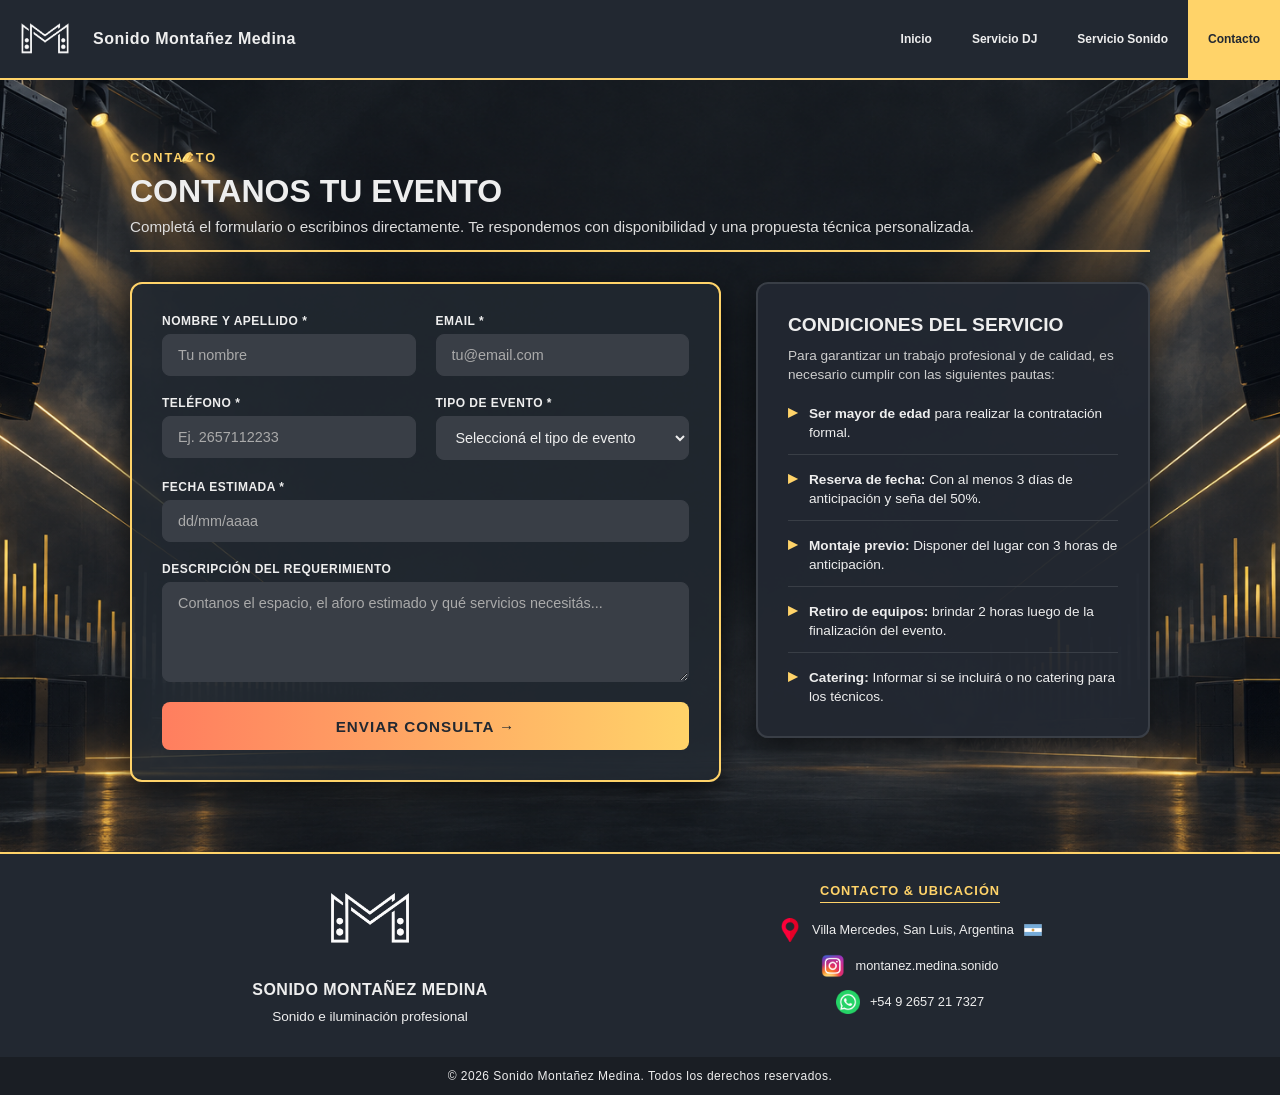
==== commit c349b4b6: "Validacion de formulario con JS." ====
--- a/contacto.html
+++ b/contacto.html
@@ -29,22 +29,23 @@
         </nav>
     </header>
 
-   <main>
+    <main>
         <section class="seccion-contacto-completa">
             <div class="seccion-header-contacto">
                 <span class="etiqueta-contacto-top">CONTACTO</span>
                 <h2>Contanos tu evento</h2>
-                <p>Completá el formulario o escribinos directamente. Te respondemos con disponibilidad y una propuesta técnica personalizada.</p>
+                <p>Completá el formulario o escribinos directamente. Te respondemos con disponibilidad y una propuesta
+                    técnica personalizada.</p>
                 <hr>
             </div>
 
             <div class="contenedor-dos-columnas-layout">
-                
+
                 <!-- Columna Izquierda: Formulario de Contacto (en dos columnas internas) -->
                 <div class="caja-formulario-principal">
                     <form action="https://formspree.io/f/xrppkwrl" method="post">
                         <div class="form-grid-dos-columnas">
-                            
+
                             <!-- Nombre y Apellido -->
                             <div class="campo">
                                 <label for="nombre">NOMBRE Y APELLIDO *</label>
@@ -63,7 +64,7 @@
                                 <input type="tel" id="telefono" name="telefono" required placeholder="Ej. 2657112233">
                             </div>
 
-                            <!-- Tipo de evento -->
+                            <!--Tipo de evento-->
                             <div class="campo">
                                 <label for="servicio">TIPO DE EVENTO *</label>
                                 <select id="servicio" name="tipo_evento" required>
@@ -76,29 +77,29 @@
                                 </select>
                             </div>
 
-                            <!-- Fecha estimada -->
+                            <!--Fecha estimada-->
                             <div class="campo campo-full">
                                 <label for="fecha">FECHA ESTIMADA *</label>
                                 <input type="text" id="fecha" name="fecha_estimada" required placeholder="dd/mm/aaaa">
                             </div>
 
-                            <!-- Descripción del requerimiento -->
+                            <!--Descripción del requerimiento-->
                             <div class="campo campo-full">
                                 <label for="detalles">DESCRIPCIÓN DEL REQUERIMIENTO</label>
-                                <textarea id="detalles" name="descripcion" placeholder="Contanos el espacio, el aforo estimado y qué servicios necesitás..."></textarea>
+                                <textarea id="detalles" name="descripcion"
+                                    placeholder="Contanos el espacio, el aforo estimado y qué servicios necesitás..."></textarea>
                             </div>
-
                         </div>
-
                         <button type="submit" class="btn-enviar-contacto">ENVIAR CONSULTA →</button>
                     </form>
                 </div>
 
-                <!-- Columna Derecha: Tarjeta de Requerimientos y Condiciones -->
+                <!--Tarjeta de Requerimientos y Condiciones-->
                 <div class="caja-requerimientos-lateral">
                     <h3>Condiciones del Servicio</h3>
-                    <p class="sub-req">Para garantizar un trabajo profesional y de calidad, es necesario cumplir con las siguientes pautas:</p>
-                    
+                    <p class="sub-req">Para garantizar un trabajo profesional y de calidad, es necesario cumplir con las
+                        siguientes pautas:</p>
+
                     <ul class="lista-requerimientos-lateral">
                         <li>
                             <span class="punto-accent">▸</span>
@@ -106,7 +107,8 @@
                         </li>
                         <li>
                             <span class="punto-accent">▸</span>
-                            <div><strong>Reserva de fecha:</strong> Con al menos 3 días de anticipación y seña del 50%.</div>
+                            <div><strong>Reserva de fecha:</strong> Con al menos 3 días de anticipación y seña del 50%.
+                            </div>
                         </li>
                         <li>
                             <span class="punto-accent">▸</span>
@@ -114,15 +116,15 @@
                         </li>
                         <li>
                             <span class="punto-accent">▸</span>
-                            <div><strong>Retiro de equipos:</strong> 2 horas luego de terminado el evento.</div>
+                            <div><strong>Retiro de equipos:</strong> brindar 2 horas luego de la finalización del evento.</div>
                         </li>
                         <li>
                             <span class="punto-accent">▸</span>
-                            <div><strong>Catering:</strong> Informar si se incluirá o no catering para los técnicos.</div>
+                            <div><strong>Catering:</strong> Informar si se incluirá o no catering para los técnicos.
+                            </div>
                         </li>
                     </ul>
                 </div>
-
             </div>
         </section>
     </main>
@@ -179,6 +181,9 @@
             <p>© 2026 Sonido Montañez Medina. Todos los derechos reservados.</p>
         </div>
     </footer>
+
+    <!--Conexion con validacion de formularioo por java script.-->
+    <script src="javascript/formulario.js"></script>
 </body>
 
 </html>
--- a/estilos/estilos.css
+++ b/estilos/estilos.css
@@ -451,11 +451,6 @@
 7. 
 seccion de tarjetas DJ(servicios-dj.html)
 */
-/*
-==================================================
-7. SECCIÓN DE TARJETAS DJ (servicios-dj.html) - CORREGIDO
-==================================================
-*/
 
 .subtitu {
     display: flex;
@@ -536,7 +531,7 @@
     flex-direction: column;
     justify-content: space-between;
     box-sizing: border-box;
-    position: relative; /* Clave para el posicionamiento absoluto interno */
+    position: relative; /*Clave para el posicionamiento absoluto interno*/
 }
 
 .tarjetadj .contenido h4 {
@@ -549,7 +544,7 @@
 }
 
 
-/* 1. Biografía Estática (Visible por defecto) */
+/*Biografía Estática*/
 .dj-bio-estatica {
     background-color: rgba(34, 40, 49, 0.85);
     padding: 15px;
@@ -567,14 +562,14 @@
     text-align: left;
 }
 
-/* Al hacer hover, la biografía se desvanece */
+/*Al hacer hover, la biografía se desvanece*/
 .tarjetadj:hover .dj-bio-estatica {
     opacity: 0;
     transform: translateY(-10px);
     pointer-events: none;
 }
 
-/* 2. Panel de Contactos (Posicionado sobre la parte inferior de la tarjeta) */
+/*Panel de Contactos (Posicionado sobre la parte inferior de la tarjeta)*/
 .info {
     position: absolute;
     bottom: 20px;
@@ -591,7 +586,7 @@
     transition: all 0.4s ease;
 }
 
-/* Al hacer hover, los contactos suben y se hacen visibles */
+/*Al hacer hover, los contactos suben y se hacen visibles*/
 .tarjetadj:hover .info {
     pointer-events: auto;
 }
@@ -648,6 +643,7 @@
     height: 18px;
     object-fit: contain;
 }
+
 /*
 8. 
 Pagina servicio de sonido
@@ -998,9 +994,9 @@
     letter-spacing: 0.50px;
 }
 
-/* ==================================================
-   SECCIÓN CONTACTO Y REQUERIMIENTOS (2 Columnas: Form izq / Requerimientos der)
-   ================================================== */
+/*
+SECCIÓN CONTACTO Y REQUERIMIENTOS
+*/
 
 .seccion-contacto-completa {
     max-width: 1200px;
@@ -1046,7 +1042,7 @@
     width: 100%;
 }
 
-/* Grilla principal: Formulario a la izquierda (más ancho) y Requerimientos a la derecha */
+/*Grilla principal: Formulario a la izquierda (más ancho) y Requerimientos a la derecha*/
 .contenedor-dos-columnas-layout {
     display: grid;
     grid-template-columns: 1.5fr 1fr;
@@ -1054,7 +1050,7 @@
     align-items: start;
 }
 
-/* Caja principal del formulario */
+/*Caja principal del formulario*/
 .caja-formulario-principal {
     width: 100%;
     background-color: rgba(34, 40, 49, 0.85);
@@ -1070,7 +1066,7 @@
     gap: 20px;
 }
 
-/* Grilla interna de dos columnas para los campos del formulario */
+/*Grilla interna de dos columnas para los campos del formulario*/
 .form-grid-dos-columnas {
     display: grid;
     grid-template-columns: 1fr 1fr;
@@ -1133,7 +1129,7 @@
     resize: vertical;
 }
 
-/* Botón de envío que cruza todo el ancho */
+/*Botón de envío que cruza todo el ancho*/
 .caja-formulario-principal .btn-enviar-contacto {
     width: 100%;
     height: 48px;
@@ -1155,7 +1151,7 @@
     box-shadow: 0 6px 20px rgba(255, 211, 105, 0.4);
 }
 
-/* Tarjeta Lateral de Requerimientos a la derecha */
+/*Tarjeta Lateral de Requerimientos a la derecha*/
 .caja-requerimientos-lateral {
     background-color: rgba(34, 40, 49, 0.95);
     border: 2px solid #393E46;
@@ -1227,4 +1223,47 @@
     .campo-full {
         grid-column: span 1;
     }
+}
+
+/*
+Formulario y validacion JS
+*/
+
+.input-error {
+    border-color: #ff5c5c !important;
+}
+
+/*Mensaje de error debajo de los campos*/
+.mensaje-error-dinamico {
+    color: #ff5c5c;
+    font-size: 0.85rem;
+    margin-top: 5px;
+}
+
+/*Tarjeta de éxito y resumen final*/
+.resumen-envio-exitoso {
+    background: #222831;
+    border: 2px solid #FFD369;
+    border-radius: 12px;
+    padding: 30px;
+    color: #EEEEEE;
+    text-align: left;
+}
+
+.resumen-envio-exitoso h3 {
+    color: #FFD369;
+    margin-bottom: 15px;
+}
+
+.resumen-envio-exitoso p {
+    margin-bottom: 20px;
+}
+
+.resumen-envio-exitoso ul {
+    list-style: none;
+    padding: 0;
+}
+
+.resumen-envio-exitoso li {
+    margin-bottom: 10px;
 }
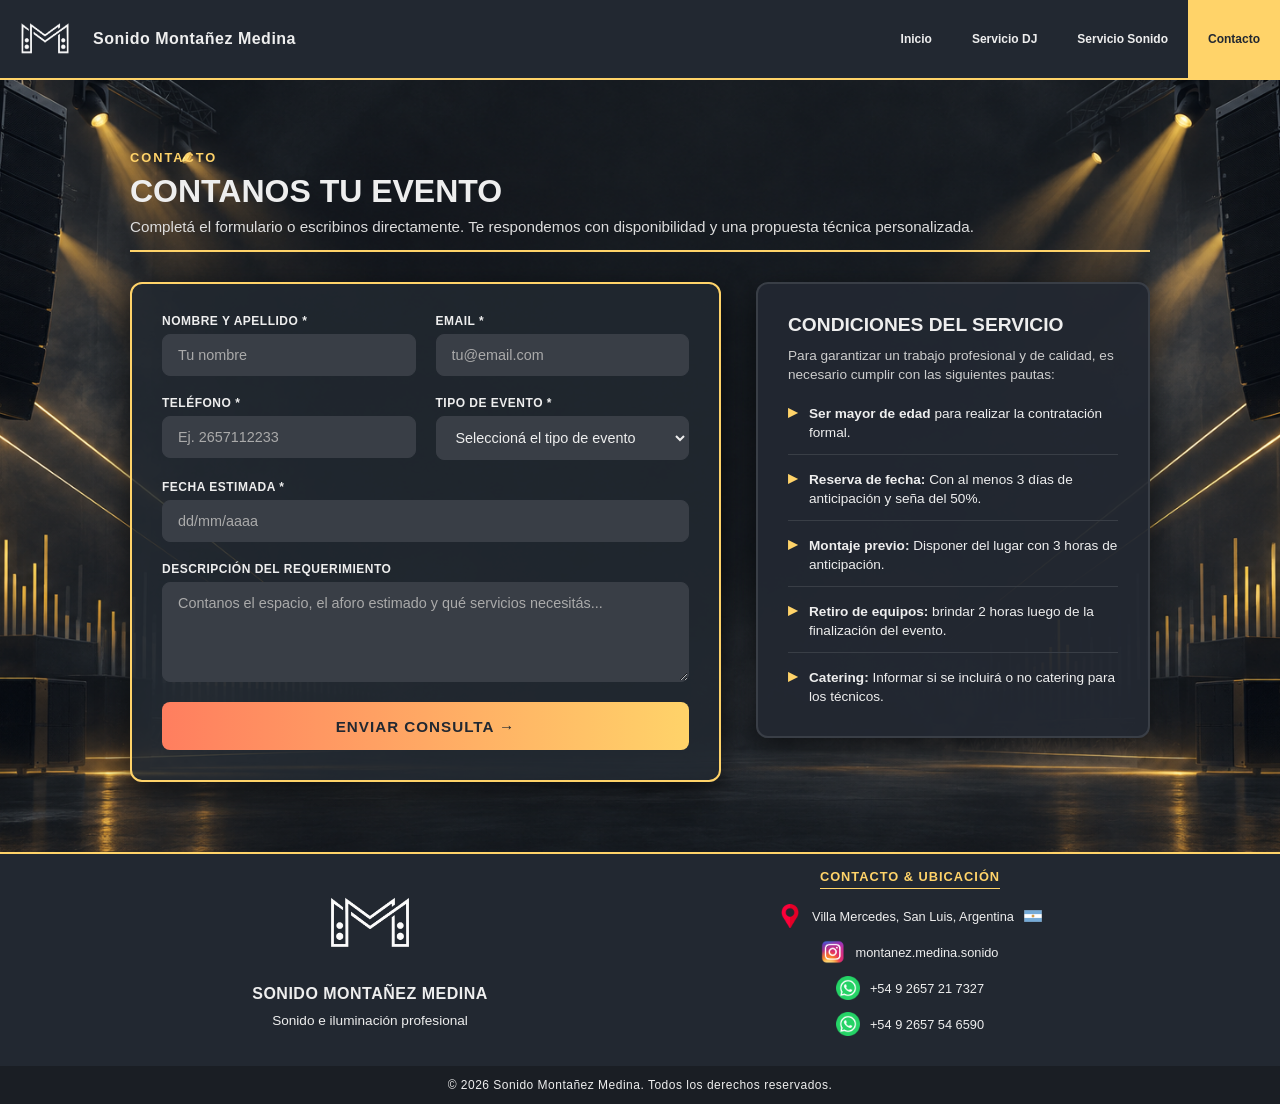
==== commit 49f0ff56: "Arreglos en Iconos de DJ, Arreglos en footer y arreglo en servicio sonido." ====
--- a/contacto.html
+++ b/contacto.html
@@ -116,7 +116,8 @@
                         </li>
                         <li>
                             <span class="punto-accent">▸</span>
-                            <div><strong>Retiro de equipos:</strong> brindar 2 horas luego de la finalización del evento.</div>
+                            <div><strong>Retiro de equipos:</strong> brindar 2 horas luego de la finalización del
+                                evento.</div>
                         </li>
                         <li>
                             <span class="punto-accent">▸</span>
@@ -173,6 +174,15 @@
                             <span>+54 9 2657 21 7327</span>
                         </a>
                     </li>
+                    <!--WhatsApp 2-->
+                    <li class="contacto-item">
+                        <a href="https://api.whatsapp.com/send?phone=2657546590" target="_blank" rel="noopener">
+                            <div class="caja-icon">
+                                <img src="img/Iconos/WhatsappIcon.png" alt="WhatsApp" class="footer-icon">
+                            </div>
+                            <span>+54 9 2657 54 6590</span>
+                        </a>
+                    </li>
                 </ul>
             </div>
         </div>
--- a/estilos/estilos.css
+++ b/estilos/estilos.css
@@ -287,7 +287,13 @@
     width: 100%;
     height: 100%;
     object-fit: cover;
-    display: block;
+    opacity: 1;
+    transition: opacity 0.4s ease-in-out, transform 0.4s ease-in-out;
+    transform: scale(1);
+}
+.tarjeta-carrusel img.fade-out{
+    opacity: 0;
+    transform: scale(0.90s);
 }
 
 .seccion-carrusel button {
@@ -355,24 +361,11 @@
 }
 
 .tarjeta-contenido h3 {
-    color: #EEEEEE;
+    color: #FFD369;
     font-size: 1.4rem;
-    font-weight: 600;
+    font-weight: 800;
     margin-bottom: 10px;
     text-align: left;
-}
-
-.etiqueta-info {
-    font-size: 0.8rem;
-    color: #222831;
-    background-color: #FFD369;
-    padding: 5px 10px;
-    border-radius: 20px;
-    display: inline-block;
-    margin-bottom: 15px;
-    text-transform: uppercase;
-    letter-spacing: 0.5px;
-    font-weight: 400;
 }
 
 .tarjeta-contenido p {
@@ -393,7 +386,7 @@
 }
 
 .lista-ejemplos-evento li {
-    font-size: 0.85rem;
+    font-size: 0.75rem;
     color: rgb(200, 200, 200);
     position: relative;
     padding-left: 18px;
@@ -649,206 +642,153 @@
 Pagina servicio de sonido
 */
 
-.seccion-bienvenida-sonido {
-    max-width: 900px;
-    margin: 0 auto 35px auto;
-    width: 100%;
-}
-
-.tarjeta-bievenida {
+.seccion-detalles-eventos {
+    margin-bottom: 50px;
+}
+
+.tarjeta-servicio-detalle {
+    background-size: cover;
+    background-position: center;
+    border: 1px solid #393E46;
+    border-top: 4px solid #FFD369;
+    border-radius: 12px;
+    flex: 1 1 300px;
+    max-width: 360px;
+    overflow: hidden;
+    box-shadow: 0 4px 15px rgba(0, 0, 0, 0.4);
+    transition: transform 0.3s ease, border-color 0.3s ease;
+}
+
+.tarjeta-servicio-detalle:hover {
+    transform: translateY(-5px);
+    border-color: #FFD369;
+}
+
+.tarjeta-servicio-detalle:hover {
+    background-color: rgba(34, 40, 49, 0.5);
+}
+
+.etiqueta-info {
+    font-size: 0.7rem;
+    color: #EEEEEE;
+    background-color: #393E46;
+    padding: 5px 10px;
+    border-radius: 20px;
+    display: inline-block;
+    margin-bottom: 15px;
+    text-transform: uppercase;
+    letter-spacing: 0.5px;
+    font-weight: 400;
+}
+
+.capacidad-personas {
+    display: block;
+    color: #FFD369;
+    font-size: 0.85rem;
+    font-weight: bold;
+    margin-bottom: 12px;
+    text-align: left;
+}
+
+/*
+x.
+Seccion de Nuestro Equipamiento
+*/
+
+.grid-inventario {
+    display: grid;
+    grid-template-columns: repeat(auto-fit, minmax(260px, 1fr));
+    gap: 20px;
+    width: 100%;
+}
+
+.tarjeta-equipamiento {
     background-color: rgba(57, 62, 70, 0.5);
     border: 1px solid #393E46;
-    border-left: 5px solid #FFD369;
-    border-radius: 12px;
-    padding: 25px 30px;
-    box-shadow: 0 4px 15px rgba(0, 0, 0, 0.3);
-}
-
-.tarjeta-bievenida h3 {
-    color: #FFD369;
-    font-size: 1.1rem;
-    font-weight: 700;
-    margin-bottom: 8px;
+    border-radius: 10px;
+    padding: 25px;
+    box-shadow: 0 4px 10px rgba(0, 0, 0, 0.3);
+    transition: border-color 0.3s ease, transform 0.3s ease;
+    text-align: left;
+}
+
+.tarjeta-equipamiento:hover {
+    border-color: #FFD369;
+    transform: translateY(-3px);
+    background-color: rgba(57, 62, 70, 0.95);
+}
+
+.titulo-equipamiento {
+    display: flex;
+    align-items: center;
+    gap: 10px;
+    margin-bottom: 12px;
+}
+
+.icono-equipamiento {
+    display: inline-block;
+    width: 40px;
+    height: auto;
+}
+
+.tarjeta-equipamiento h4 {
+    color: #FFD369;
+    font-size: 1rem;
+    margin: 0;
     text-transform: uppercase;
     letter-spacing: 0.5px;
-    text-align: left;
-}
-
-.tarjeta-bievenida p {
-    color: #DDDDDD;
+}
+
+@media (max-width: 768px) { 
+    .grid-inventario {
+        grid-template-columns: 1fr;
+    }
+}
+
+/*
+x.
+Seccion servicio tecnico
+*/
+
+.seccion-servicio-tecnico {
+    margin-top: 50px;
+    margin-bottom: 40px;
+    width: 100%;
+}
+
+.tarjeta-servicio-tecnico {
+    background-color: rgba(57, 62, 70, 0.8);
+    border: 1px solid #393E46;
+    border-left: 5px solid #FFD369; /* Detalle estético amarillo lateral */
+    border-radius: 12px;
+    padding: 35px;
+    max-width: 900px; /* Ancha, al igual que la tarjeta principal del inicio */
+    margin: 0 auto;
+    box-shadow: 0 4px 15px rgba(0, 0, 0, 0.4);
+    text-align: left;
+}
+
+.contenido-tecnico h3 {
+    color: #EEEEEE;
+    font-size: 1.4rem;
+    margin-top: 0;
+    margin-bottom: 12px;
+}
+
+.desc-tecnico {
+    color: #CCCCCC;
     font-size: 0.93rem;
     line-height: 1.5;
-    text-align: left;
-    margin: 0;
-}
-
-.contenedor-columnas {
-    display: flex;
-    flex-wrap: wrap;
-    gap: 25px;
-    justify-content: center;
-    width: 100%;
-    margin-bottom: 40px;
-}
-
-.seccion-controladores .contenedor-columnas {
-    max-width: 900px;
-    margin: 0 auto 40px auto;
-}
-
-.tarjeta-principal {
-    background-color: rgba(57, 62, 70, 0.5);
-    border: 1px solid #393E46;
-    border-radius: 12px;
-    overflow: hidden;
-    display: flex;
-    flex-direction: row;
-    width: 100%;
-    max-width: 900px;
-    height: 320px;
-    box-shadow: 0 4px 15px rgba(0, 0, 0, 0.4);
-    transition: transform 0.3s ease, border-color 0.3s ease, box-shadow 0.3s ease;
-}
-
-.tarjeta-principal:hover {
-    transform: translateY(-5px);
-    border-color: #FFD369;
-    box-shadow: 0 8px 25px rgba(0, 0, 0, 0.5);
-    background-color: rgba(57, 62, 70, 0.95);
-}
-
-.tarjeta-principal .tarjeta-imagen {
-    width: 50%;
-    height: 100%;
-    background-color: #222831;
-    overflow: hidden;
-    flex-shrink: 0;
-}
-
-.tarjeta-principal .tarjeta-imagen img {
-    width: 100%;
-    height: 100%;
-    object-fit: cover;
-    display: block;
-    transition: transform 0.4s ease;
-}
-
-.tarjeta-principal:hover .tarjeta-imagen img {
-    transform: scale(1.05);
-}
-
-.tarjeta-principal .tarjeta-contenido-info {
-    width: 50%;
-    height: 100%;
-    padding: 30px;
-    display: flex;
-    flex-direction: column;
-    align-items: flex-start;
-    justify-content: center;
-}
-
-.tarjeta-servicio {
-    background-color: rgba(57, 62, 70, 0.5);
-    border: 1px solid #393E46;
-    border-radius: 12px;
-    overflow: hidden;
-    display: flex;
-    flex-direction: column;
-    flex: 1 1 300px;
-    max-width: 360px;
-    height: 520px;
-    box-shadow: 0 4px 15px rgba(0, 0, 0, 0.4);
-    transition: transform 0.3s ease, border-color 0.3s ease, box-shadow 0.3s ease;
-}
-
-.tarjeta-servicio:hover {
-    transform: translateY(-5px);
-    border-color: #FFD369;
-    box-shadow: 0 8px 25px rgba(0, 0, 0, 0.5);
-    background-color: rgba(57, 62, 70, 0.95);
-}
-
-.tarjeta-servicio .tarjeta-imagen {
-    width: 100%;
-    height: 200px;
-    background-color: #222831;
-    overflow: hidden;
-    flex-shrink: 0;
-}
-
-.tarjeta-servicio .tarjeta-imagen img {
-    width: 100%;
-    height: 100%;
-    object-fit: cover;
-    display: block;
-    transition: transform 0.4s ease;
-}
-
-.tarjeta-servicio:hover .tarjeta-imagen img {
-    transform: scale(1.05);
-}
-
-.tarjeta-servicio .tarjeta-contenido-info {
-    padding: 25px;
-    display: flex;
-    flex-direction: column;
-    align-items: flex-start;
-    flex-grow: 1;
-}
-
-.tarjeta-contenido-info h3 {
-    color: #EEEEEE;
-    font-size: 1.3rem;
-    font-weight: 700;
-    margin-top: 5px;
-    margin-bottom: 12px;
-    text-align: left;
-}
-
-.lista-ejemplos-evento {
-    margin-top: 5px;
-    width: 100%;
-    list-style: none;
-    padding: 0;
-}
-
-.lista-ejemplos-evento li {
-    font-size: 0.88rem;
-    color: #DDDDDD;
-    line-height: 1.4;
-    margin-bottom: 6px;
-    position: relative;
-    padding-left: 18px;
-    text-align: left;
-}
-
-.lista-ejemplos-evento li::before {
-    content: "•";
-    color: #FFD369;
-    font-size: 1rem;
-    position: absolute;
-    left: 4px;
-    top: -1px;
+    margin-bottom: 20px;
+}
+
+.cta-tecnico {
+    margin-top: 25px;
 }
 
 @media (max-width: 768px) {
-    .tarjeta-principal {
-        flex-direction: column;
-        height: auto;
-        max-width: 360px;
-    }
-    .tarjeta-principal .tarjeta-imagen {
-        width: 100%;
-        height: 200px;
-    }
-    .tarjeta-principal .tarjeta-contenido-info {
-        width: 100%;
-        height: auto;
-        padding: 25px;
-    }
-    .tarjeta-servicio {
-        height: auto;
-        min-height: 480px;
+    .tarjeta-servicio-tecnico {
+        padding: 25px 20px;
     }
 }
 
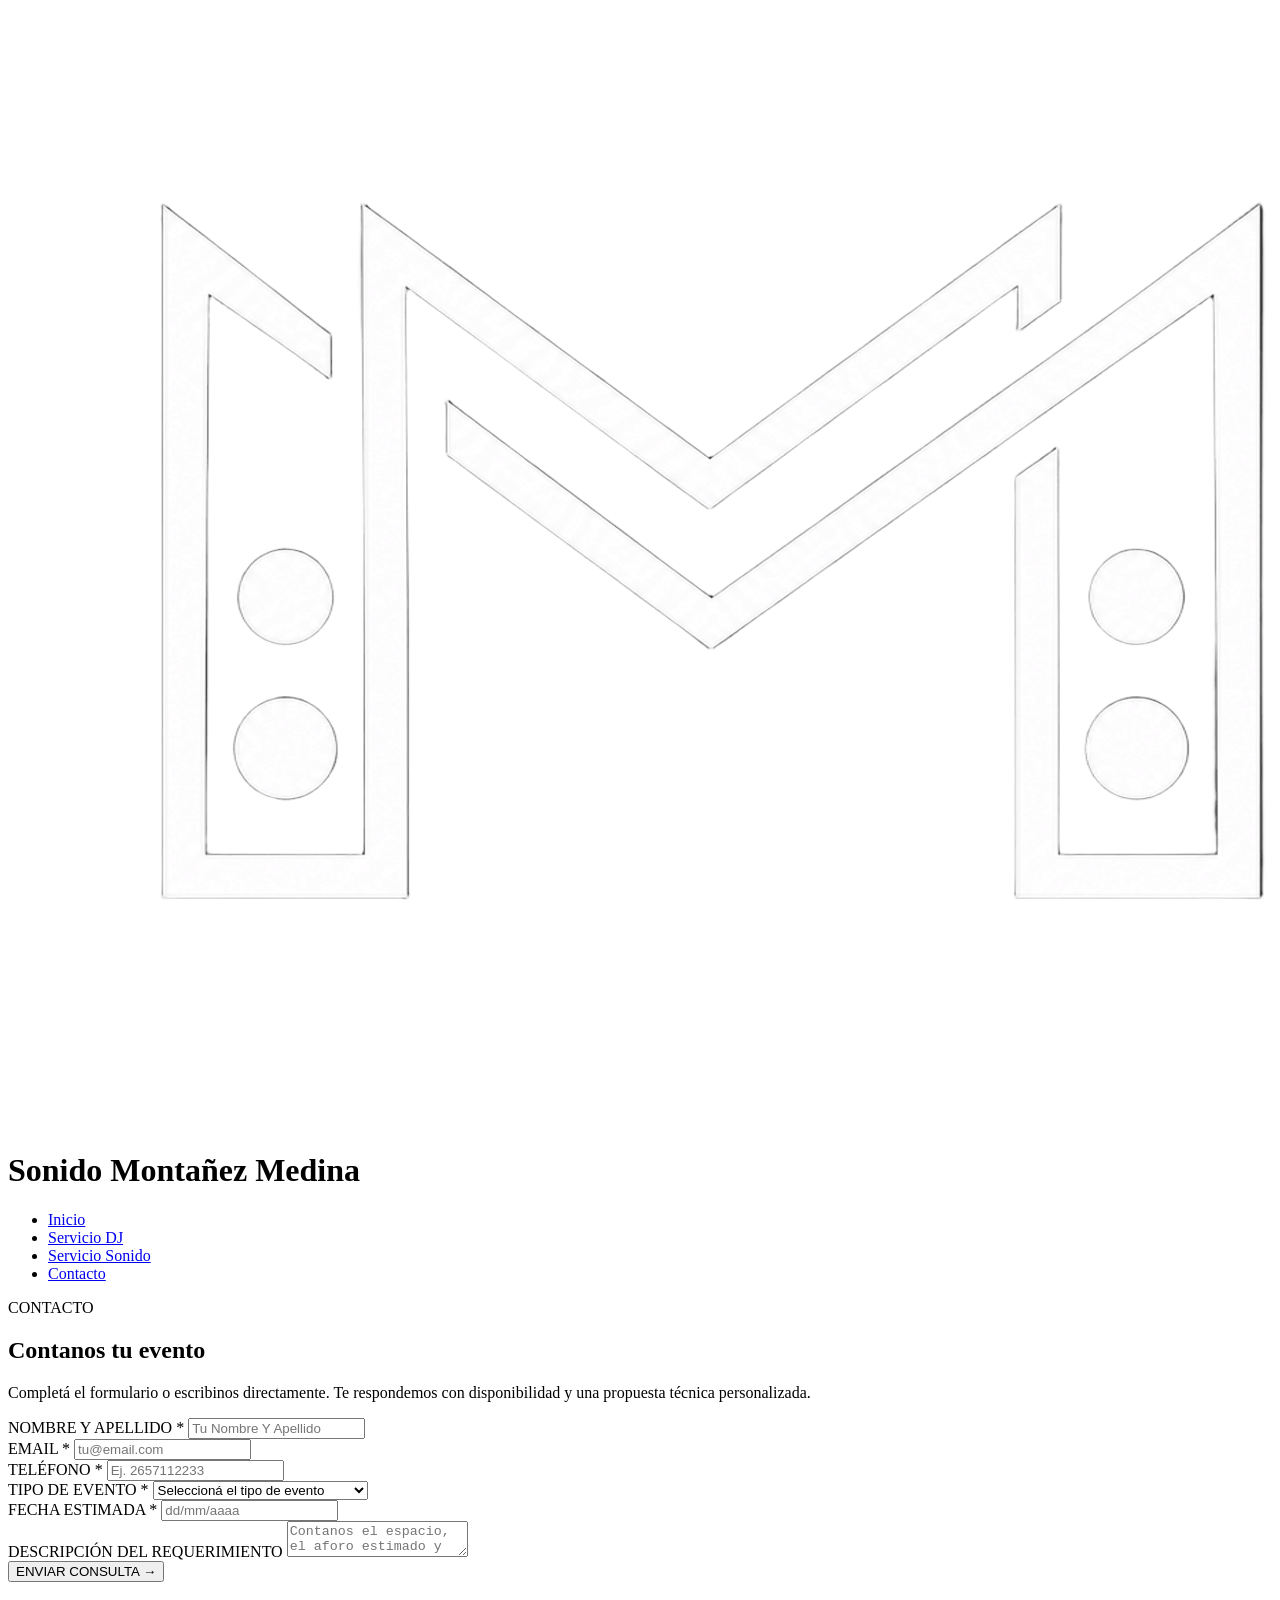
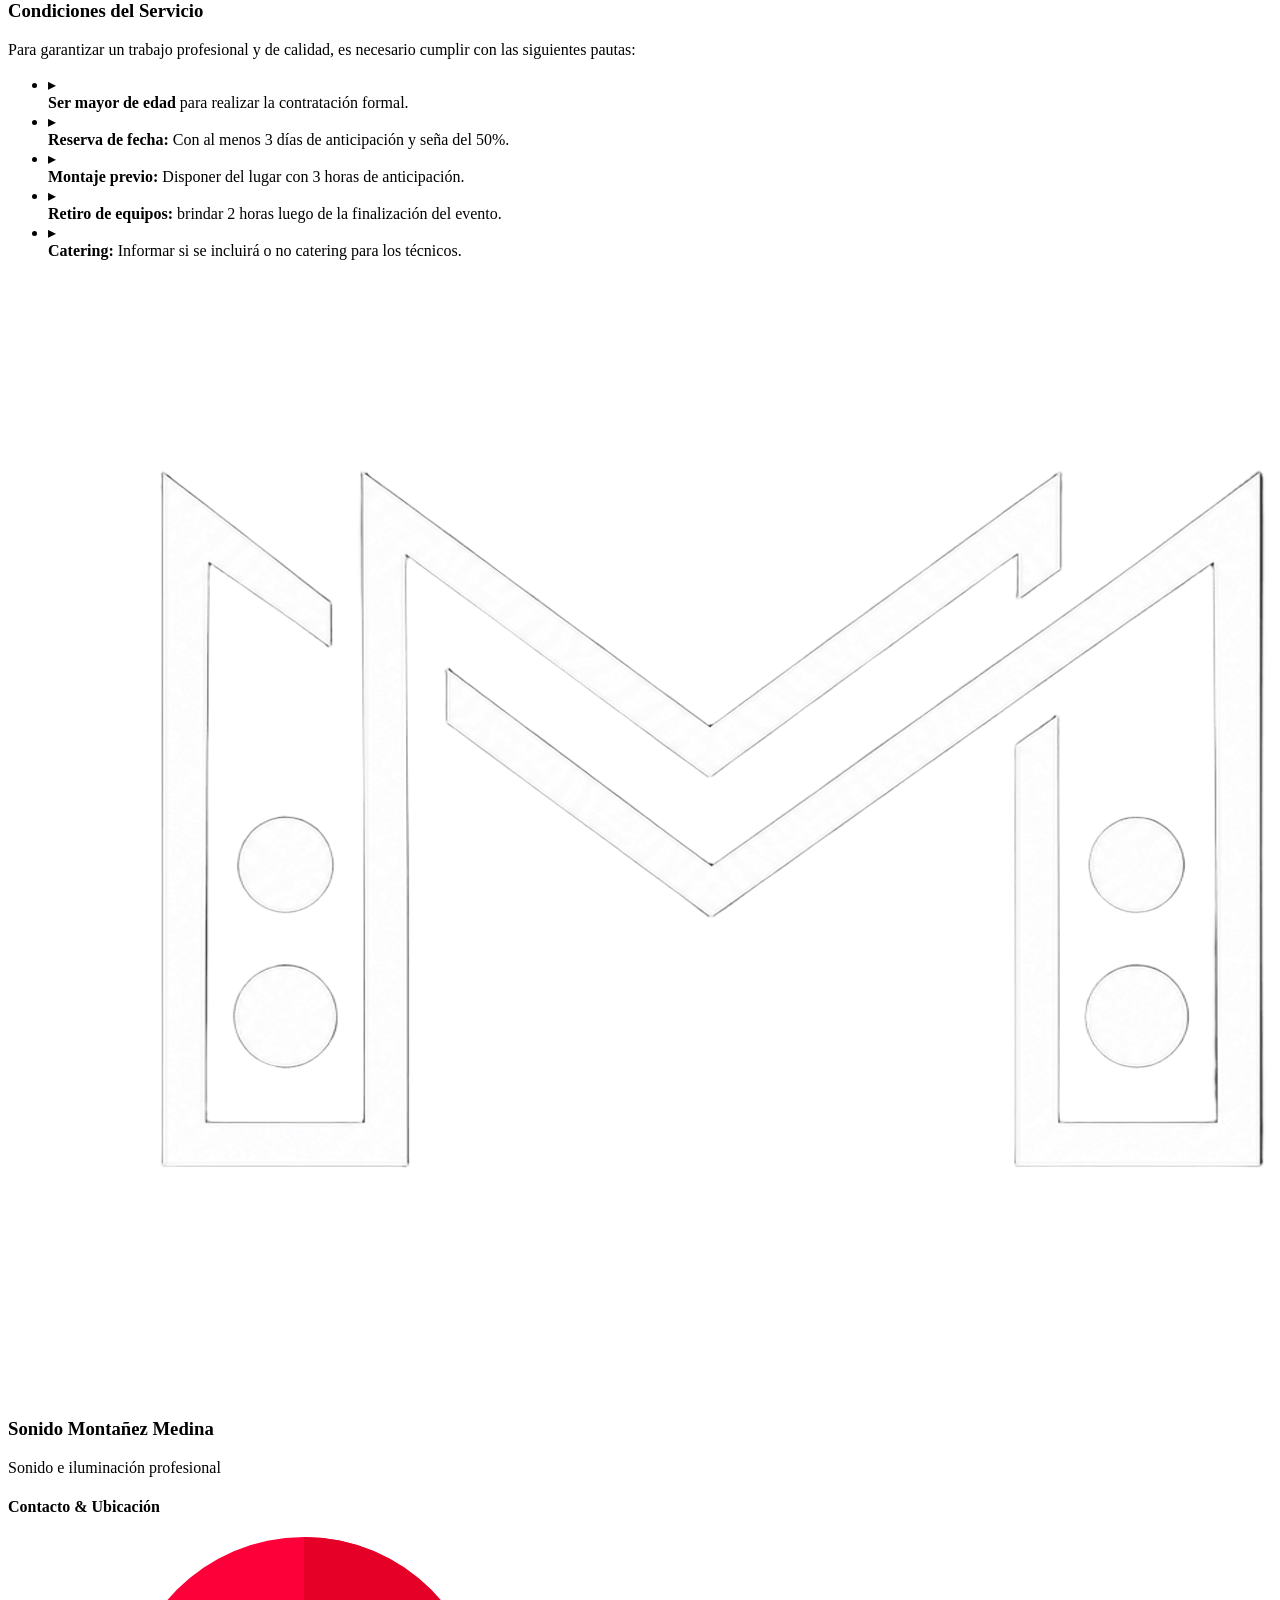
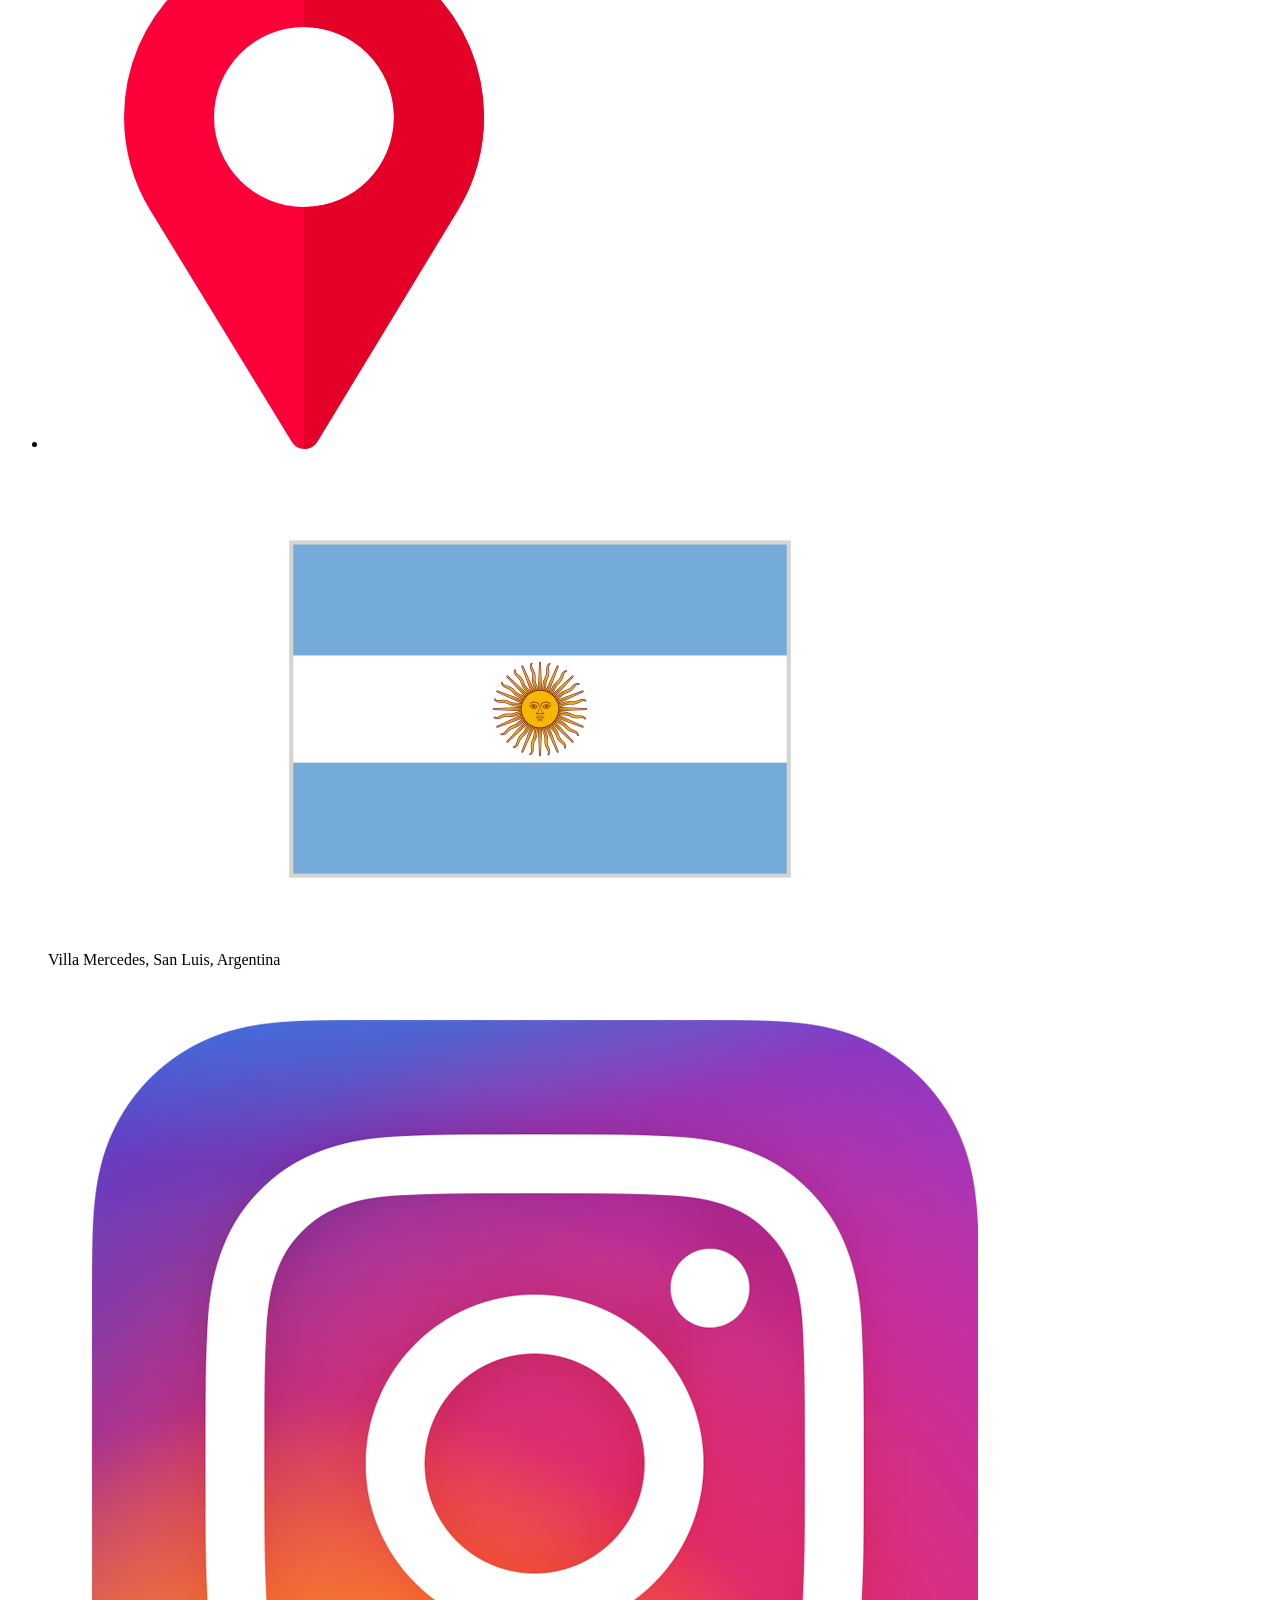
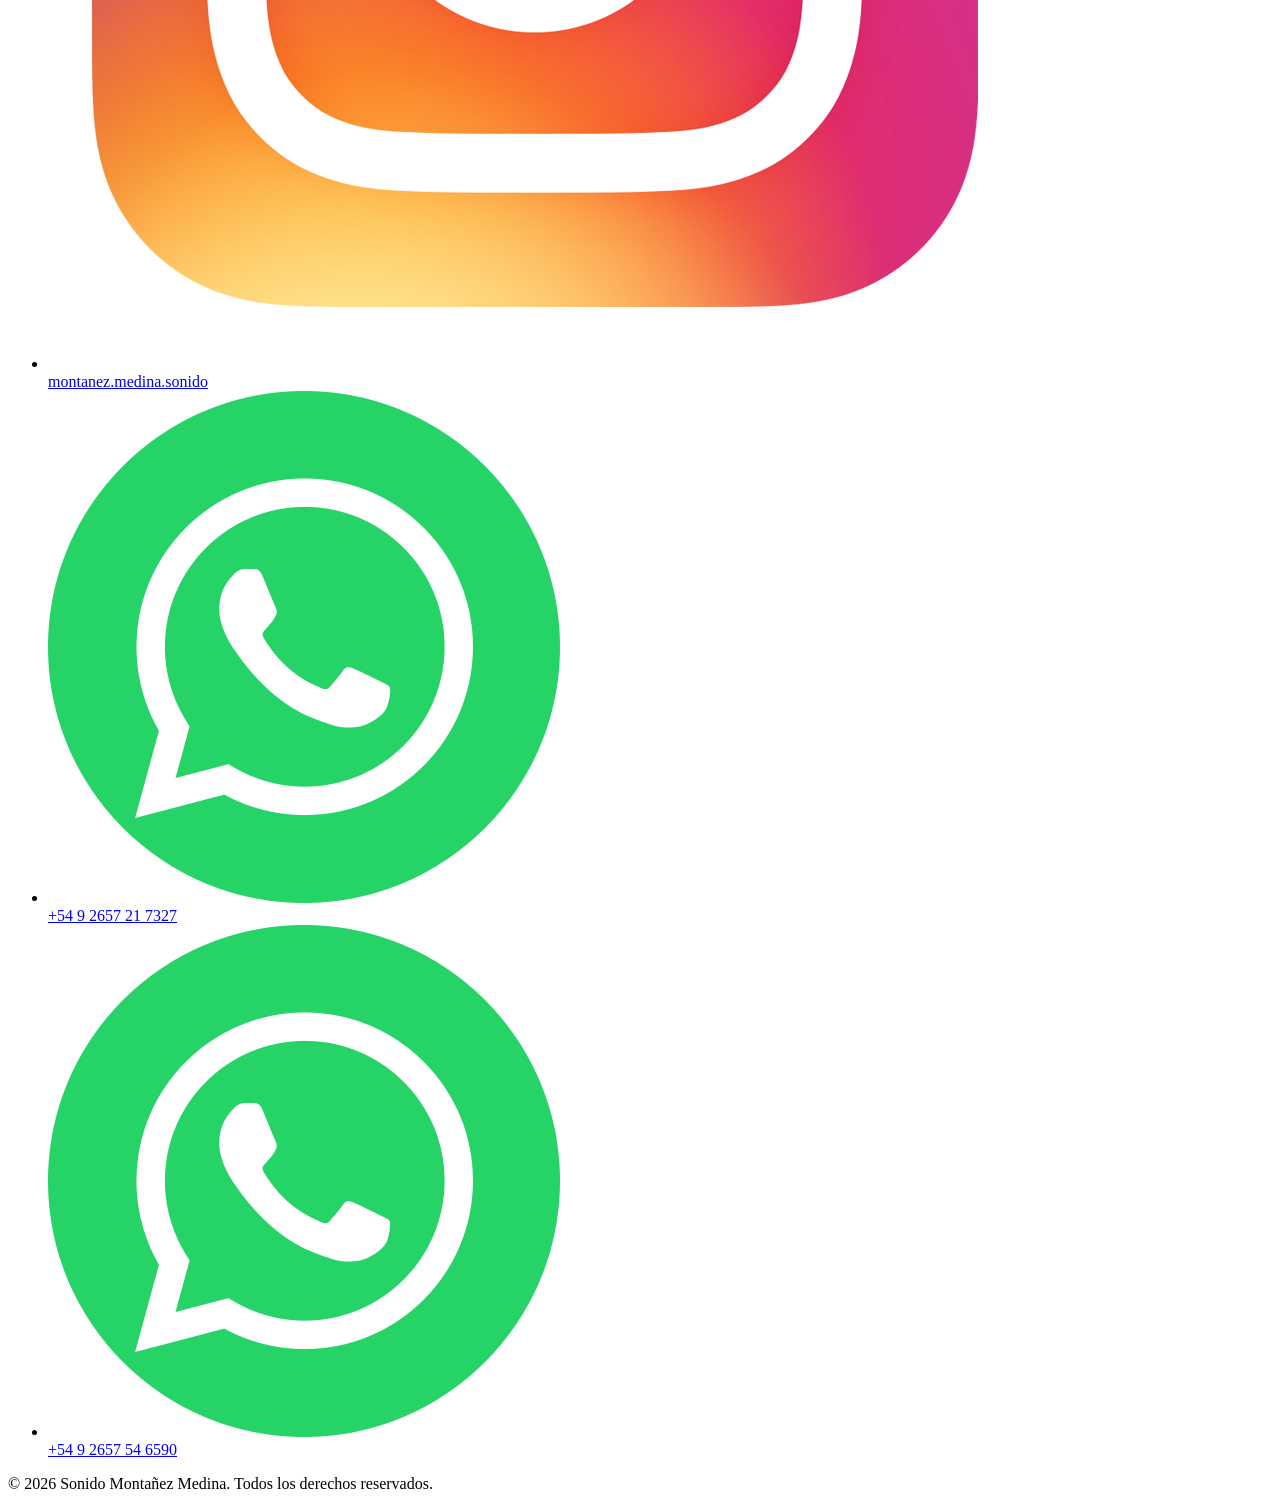
==== commit 434f16f4: "Modificaciones pequeñas en toda la pagina, y reorganizacion del codigo." ====
--- a/contacto.html
+++ b/contacto.html
@@ -4,22 +4,29 @@
 <head>
     <meta charset="UTF-8">
     <meta name="viewport" content="width=device-width, initial-scale=1.0">
-    <title>Contacto</title>
+    <title>Nuestro Contacto</title>
+
+    <!--Enlaces a Logo del Title-->
+    <link rel="icon" type="image/png" href="img/logoSolo.png">
+
+    <!--Enlaces a Tipografias.-->
+    <link rel="preconnect" href="https://fonts.googleapis.com">
+    <link rel="preconnect" href="https://fonts.gstatic.com" crossorigin>
+    <link href="https://fonts.googleapis.com/css2?family=Montserrat:ital,wght@0,100..900;1,100..900&family=Roboto:ital,wght@0,100..900;1,100..900&display=swap" rel="stylesheet">
+    
     <!--Enlace a los estilos CSS.-->
-    <link rel="stylesheet" href="estilos/estilos.css">
+    <link rel="stylesheet" href="estilos/Estilos.css">
 </head>
 
-
-
 <body>
-    <!--Sección del Titulo y del menú de navegación.-->
-    <header class="header-principal">
-        <div class="caja-logo-header">
-            <img src="img/logoSolo.png" alt="Logo de Sonido Montañez Medina" id="logo-header">
-            <span class="nombre-marca">Sonido Montañez Medina</span>
+    <!--Sección del titulo y del menú.-->
+    <header class="header-pagina">
+        <div class="header-contenedor-logo">
+            <img src="img/logoSolo.png" alt="Logo de Sonido Montañez Medina" id="header-logo">
+            <h1 class="header-titulo">Sonido Montañez Medina</h1>
         </div>
 
-        <nav class="menu">
+        <nav class="header-menu">
             <ul>
                 <li><a href="index.html">Inicio</a></li>
                 <li><a href="servicios-dj.html">Servicio DJ</a></li>
@@ -30,77 +37,70 @@
     </header>
 
     <main>
-        <section class="seccion-contacto-completa">
+        <section class="seccion-contacto">
             <div class="seccion-header-contacto">
-                <span class="etiqueta-contacto-top">CONTACTO</span>
+                <span>CONTACTO</span>
                 <h2>Contanos tu evento</h2>
                 <p>Completá el formulario o escribinos directamente. Te respondemos con disponibilidad y una propuesta
                     técnica personalizada.</p>
-                <hr>
             </div>
 
-            <div class="contenedor-dos-columnas-layout">
+            <div class="seccion-contacto-columnas">
+                <!--Formulario de Contacto-->
+                <div class="contenedor-formulario">
+                    <form action="https://formspree.io/f/xrppkwrl" method="post">
 
-                <!-- Columna Izquierda: Formulario de Contacto (en dos columnas internas) -->
-                <div class="caja-formulario-principal">
-                    <form action="https://formspree.io/f/xrppkwrl" method="post">
-                        <div class="form-grid-dos-columnas">
+                        <div class="campo">
+                            <label for="nombre">NOMBRE Y APELLIDO *</label>
+                            <input type="text" id="nombre" name="nombre" required placeholder="Tu Nombre Y Apellido">
+                        </div>
 
-                            <!-- Nombre y Apellido -->
-                            <div class="campo">
-                                <label for="nombre">NOMBRE Y APELLIDO *</label>
-                                <input type="text" id="nombre" name="nombre" required placeholder="Tu nombre">
-                            </div>
+                        <div class="campo">
+                            <label for="correo">EMAIL *</label>
+                            <input type="email" id="correo" name="_replyto" required placeholder="tu@email.com">
+                        </div>
 
-                            <!-- Mail -->
-                            <div class="campo">
-                                <label for="correo">EMAIL *</label>
-                                <input type="email" id="correo" name="_replyto" required placeholder="tu@email.com">
-                            </div>
+                        <div class="campo">
+                            <label for="telefono">TELÉFONO *</label>
+                            <input type="tel" id="telefono" name="telefono" required placeholder="Ej. 2657112233">
+                        </div>
 
-                            <!-- Teléfono -->
-                            <div class="campo">
-                                <label for="telefono">TELÉFONO *</label>
-                                <input type="tel" id="telefono" name="telefono" required placeholder="Ej. 2657112233">
-                            </div>
+                        <div class="campo">
+                            <label for="servicio">TIPO DE EVENTO *</label>
+                            <select id="servicio" name="tipo_evento" required>
+                                <option value="" disabled selected>Seleccioná el tipo de evento</option>
+                                <option value="Evento Intimo">Evento Íntimo (Aprox. 200 m²)</option>
+                                <option value="Evento Mediano">Evento Mediano (Aprox. 900 m²)</option>
+                                <option value="Evento Grande">Evento Grande (Más de 900 m²)</option>
+                                <option value="Servicio DJ">Servicio DJ</option>
+                                <option value="Otro">Otro tipo de evento</option>
+                            </select>
+                        </div>
 
-                            <!--Tipo de evento-->
-                            <div class="campo">
-                                <label for="servicio">TIPO DE EVENTO *</label>
-                                <select id="servicio" name="tipo_evento" required>
-                                    <option value="" disabled selected>Seleccioná el tipo de evento</option>
-                                    <option value="Evento Intimo">Evento Íntimo (Aprox. 200 m²)</option>
-                                    <option value="Evento Mediano">Evento Mediano (Aprox. 900 m²)</option>
-                                    <option value="Evento Grande">Evento Grande (Más de 900 m²)</option>
-                                    <option value="Servicio DJ">Servicio DJ</option>
-                                    <option value="Otro">Otro tipo de evento</option>
-                                </select>
-                            </div>
+                        <div class="campo">
+                            <label for="fecha">FECHA ESTIMADA *</label>
+                            <input type="text" id="fecha" name="fecha_estimada" required placeholder="dd/mm/aaaa">
+                        </div>
 
-                            <!--Fecha estimada-->
-                            <div class="campo campo-full">
-                                <label for="fecha">FECHA ESTIMADA *</label>
-                                <input type="text" id="fecha" name="fecha_estimada" required placeholder="dd/mm/aaaa">
-                            </div>
+                        <div class="campo">
+                            <label for="detalles">DESCRIPCIÓN DEL REQUERIMIENTO</label>
+                            <textarea id="detalles" name="descripcion"
+                                placeholder="Contanos el espacio, el aforo estimado y qué servicios necesitás..."></textarea>
+                        </div>
 
-                            <!--Descripción del requerimiento-->
-                            <div class="campo campo-full">
-                                <label for="detalles">DESCRIPCIÓN DEL REQUERIMIENTO</label>
-                                <textarea id="detalles" name="descripcion"
-                                    placeholder="Contanos el espacio, el aforo estimado y qué servicios necesitás..."></textarea>
-                            </div>
-                        </div>
                         <button type="submit" class="btn-enviar-contacto">ENVIAR CONSULTA →</button>
                     </form>
                 </div>
 
                 <!--Tarjeta de Requerimientos y Condiciones-->
-                <div class="caja-requerimientos-lateral">
+                <div class="contenedor-requerimientos">
                     <h3>Condiciones del Servicio</h3>
-                    <p class="sub-req">Para garantizar un trabajo profesional y de calidad, es necesario cumplir con las
-                        siguientes pautas:</p>
+                    <p>
+                        Para garantizar un trabajo profesional y de calidad,
+                        es necesario cumplir con las siguientes pautas:
+                    </p>
 
-                    <ul class="lista-requerimientos-lateral">
+                    <ul class="lista-requerimientos">
                         <li>
                             <span class="punto-accent">▸</span>
                             <div><strong>Ser mayor de edad</strong> para realizar la contratación formal.</div>
@@ -129,25 +129,24 @@
             </div>
         </section>
     </main>
+
     <!--Footer del documento.-->
     <footer class="footer-del-sitio">
         <div class="footer-container">
-            <!--Columna 1 de footer: logo y marca-->
+            <!--Columna 1: Marca y Logo-->
             <div class="footer-columna">
-                <div class="caja-de-marca">
-                    <div class="caja-logo-footer">
-                        <img src="img/logoSolo.png" alt="Logo De Sonido Montañez Medina" id="logo-footer">
-                    </div>
-                    <h3 class="titulo-marca">Sonido Montañez Medina</h3>
+                <div class="caja-logo-footer">
+                    <img src="img/logoSolo.png" alt="Logo De Sonido Montañez Medina" id="logo-footer">
                 </div>
+                <h3 class="titulo-marca">Sonido Montañez Medina</h3>
                 <span class="footer-texto">Sonido e iluminación profesional</span>
             </div>
 
-            <!--Columna 2 de footer: Contacto y Ubicación-->
+            <!--Columna 2: Contacto y Ubicación-->
             <div class="footer-columna">
                 <h4 class="footer-contacto-y-ubicacion">Contacto & Ubicación</h4>
                 <ul class="footer-list">
-                    <!--Ubicacion-->
+                    <!-- Ubicación -->
                     <li class="contacto-item">
                         <div class="caja-icon">
                             <img src="img/Iconos/UbicacionIcon.png" alt="Ubicación" class="footer-icon">
@@ -155,7 +154,7 @@
                         <span>Villa Mercedes, San Luis, Argentina</span>
                         <img src="img/Iconos/ArgentinaIcon.png" alt="Bandera Argentina" class="footer-icon-argentina">
                     </li>
-                    <!--Instagram-->
+                    <!-- Instagram -->
                     <li class="contacto-item">
                         <a href="https://www.instagram.com/montanez.medina.sonido/" target="_blank" rel="noopener">
                             <div class="caja-icon">
@@ -164,7 +163,7 @@
                             <span>montanez.medina.sonido</span>
                         </a>
                     </li>
-                    <!--WhatsApp-->
+                    <!-- WhatsApp 1 -->
                     <li class="contacto-item">
                         <a href="https://api.whatsapp.com/send/?phone=2657217327&text&type=phone_number&app_absent=0"
                             target="_blank" rel="noopener">
@@ -174,7 +173,7 @@
                             <span>+54 9 2657 21 7327</span>
                         </a>
                     </li>
-                    <!--WhatsApp 2-->
+                    <!-- WhatsApp 2 -->
                     <li class="contacto-item">
                         <a href="https://api.whatsapp.com/send?phone=2657546590" target="_blank" rel="noopener">
                             <div class="caja-icon">
@@ -186,13 +185,14 @@
                 </ul>
             </div>
         </div>
-        <!--Seccion de copyright-->
+
+        <!-- Sección de copyright -->
         <div class="footer-bottom">
             <p>© 2026 Sonido Montañez Medina. Todos los derechos reservados.</p>
         </div>
     </footer>
 
-    <!--Conexion con validacion de formularioo por java script.-->
+    <!--Conexion con la validacion del formulario por java script-->
     <script src="javascript/formulario.js"></script>
 </body>
 
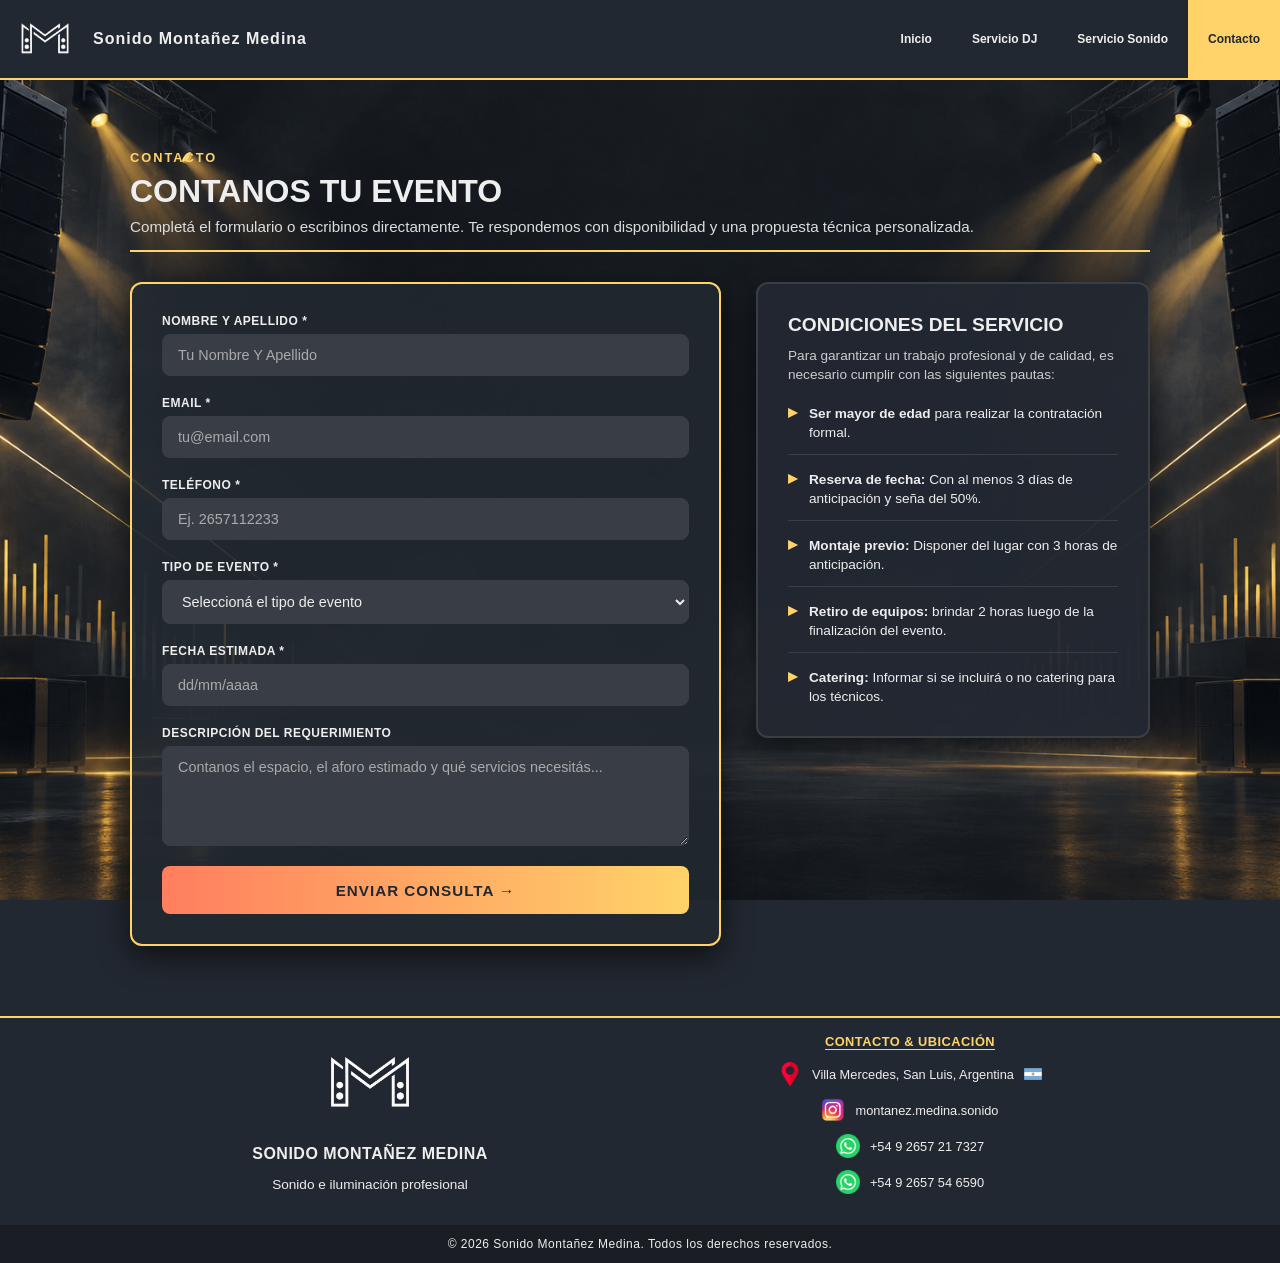
==== commit ce8e4107: "Correciones" ====
--- a/contacto.html
+++ b/contacto.html
@@ -15,7 +15,7 @@
     <link href="https://fonts.googleapis.com/css2?family=Montserrat:ital,wght@0,100..900;1,100..900&family=Roboto:ital,wght@0,100..900;1,100..900&display=swap" rel="stylesheet">
     
     <!--Enlace a los estilos CSS.-->
-    <link rel="stylesheet" href="estilos/Estilos.css">
+    <link rel="stylesheet" href="estilos/estilos.css">
 </head>
 
 <body>
--- a/estilos/estilos.css
+++ b/estilos/estilos.css
@@ -0,0 +1,1203 @@
+/*==========================================================================
+1. CONFIGURACIÓN GLOBAL
+==========================================================================*/
+
+* {
+    margin: 0;
+    padding: 0;
+    box-sizing: border-box;
+}
+
+a {
+    text-decoration: none;
+}
+
+h1, h2, h3, h4, h5, h6, .header-titulo, .nombre-marca, .titulo-marca, .etiqueta-contacto-top {
+    font-family: 'Roboto', sans-serif;
+}
+
+body {
+    font-family: 'Montserrat', sans-serif;
+    background-color: #222831;
+    background-image: url('../img/Fondos/fondobody2.png');
+    background-size: cover;
+    background-position: center;
+    background-repeat: no-repeat;
+    background-attachment: fixed;
+    color: #EEEEEE;
+    display: flex;
+    flex-direction: column;
+    min-height: 100vh;
+}
+
+main {
+    flex: 1;
+    max-width: 1100px;
+    width: 100%;
+    margin: 0 auto;
+    padding: 40px 20px;
+}
+
+section {
+    margin-bottom: 50px;
+}
+
+
+/*==========================================================================
+2. HEADER Y NAVEGACIÓN
+==========================================================================*/
+
+.header-pagina {
+    display: flex;
+    align-items: center;
+    justify-content: space-between;
+    position: sticky;
+    top: 0;
+    z-index: 1000;
+    height: 80px;
+    width: 100%;
+    padding-left: 15px;
+    background-color: #222831;
+    border-bottom: 2px solid #FFD369;
+}
+
+.header-contenedor-logo {
+    display: flex;
+    align-items: center;
+    gap: 18px;
+}
+
+#header-logo {
+    width: 60px;
+    height: auto;
+}
+
+.header-titulo {
+    font-weight: bold;
+    font-size: 1rem;
+    color: #EEEEEE;
+    letter-spacing: 1px;
+}
+
+.header-menu, .header-menu li {
+    height: 100%;
+}
+
+.header-menu ul {
+    display: flex;
+    list-style: none;
+    height: 100%;
+    margin: 0;
+    padding: 0;
+}
+
+.header-menu li a {
+    display: flex;
+    align-items: center;
+    height: 100%;
+    padding: 0 20px;
+    font-size: 0.75rem;
+    font-weight: 550;
+    color: #EEEEEE;
+    transition: background-color 0.3s ease, color 0.3s ease;
+}
+
+.header-menu li a:hover {
+    color: #FFD369;
+    background-color: #222831;
+}
+
+/*Marca la pagina activa*/
+.header-menu li a.activo {
+    background-color: #FFD369;
+    color: #222831;
+}
+
+.header-menu li a.activo:hover {
+    color: #FFFFFF;
+}
+
+/*==========================================================================
+3. CABECERAS DE SECCIÓN (HEADERS GENERALES)
+==========================================================================*/
+
+.titulo-seccion {
+    text-align: center;
+    margin-bottom: 35px;
+}
+
+.titulo-seccion h2 {
+    color: #EEEEEE;
+    font-size: 1.8rem;
+    font-weight: 800;
+    text-transform: uppercase;
+    text-align: center;
+    letter-spacing: 1px;
+    margin-bottom: 10px;
+    position: relative;
+    display: inline-block;
+}
+
+.titulo-seccion h2::after {
+    content: '';
+    display: block;
+    width: 200px;
+    height: 3px;
+    background-color: #FFD369;
+    margin: 8px auto 0 auto;
+    border-radius: 2px;
+    box-shadow: 0 10px 25px rgba(0, 0, 0, 0.5);
+}
+
+.titulo-seccion p {
+    color: #EEEEEE;
+    font-size: 0.9rem;
+    text-shadow: 0 1px 4px rgba(0, 0, 0, 0.8);
+}
+
+
+/* ==========================================================================
+4. SECCIÓN BIENVENIDA (INDEX)
+========================================================================== */
+
+.seccion-bienvenida {
+    background-color: rgba(34, 40, 49, 0.5);
+    border: 1px solid #393E46;
+    border-top: 3px solid #FFD369;
+    border-radius: 16px;
+    padding: 35px 30px;
+    box-shadow: 0 10px 30px rgba(0, 0, 0, 0.6);
+    color: #EEEEEE;
+    margin-bottom: 25px;
+}
+
+.seccion-bienvenida h2 {
+    color: #FFD369;
+    font-size: 1.5rem;
+    font-weight: 800;
+    margin-bottom: 12px;
+    text-align: left;
+    letter-spacing: 0.5px;
+}
+
+.bienvenida-descripcion {
+    font-size: 0.95rem;
+    color: #DDDDDD;
+    line-height: 1.4;
+    margin-bottom: 25px;
+    text-align: left;
+}
+
+.bienvenida-lista {
+    display: flex;
+    flex-direction: column;
+    gap: 20px;
+}
+
+.bienvenida-item {
+    display: flex;
+    align-items: flex-start;
+    gap: 15px;
+}
+
+.bienvenida-icono-lista {
+    width: 50px;
+    height: 50px;
+    display: flex;
+    align-items: center;
+    justify-content: center;
+    padding: 8px;
+    flex-shrink: 0;
+}
+
+.bienvenida-icono-lista img {
+    width: 100%;
+    height: 100%;
+    object-fit: contain;
+    filter: invert(1);
+}
+
+.bienvenida-item h3 {
+    color: #FFD369;
+    font-size: 1.05rem;
+    font-weight: 700;
+    margin-bottom: 4px;
+    text-align: left;
+}
+
+.bienvenida-item p {
+    color: #CCCCCC;
+    font-size: 0.88rem;
+    line-height: 1.5;
+    text-align: left;
+    margin: 0;
+}
+
+/*==========================================================================
+5. SECCIÓN CARRUSEL (INDEX)
+==========================================================================*/
+
+.seccion-carrusel {
+    width: 100%;
+    padding: 20px;
+    display: flex;
+    flex-direction: column;
+    align-items: center;
+}
+
+.contenedor-carrusel {
+    display: flex;
+    align-items: center;
+    justify-content: center;
+    gap: 10px;
+    width: 100%;
+    max-width: 600px;
+}
+
+.contenedor-tarjeta-carrusel {
+    background: #393E46;
+    border: 2px solid #393E46;
+    border-radius: 10px;
+    overflow: hidden;
+    width: 100%;
+    max-width: 600px;
+    box-shadow: 0 4px 15px rgba(0, 0, 0, 0.3);
+}
+
+.tarjeta-carrusel {
+    width: 100%;
+    height: 600px;
+    display: flex;
+    align-items: center;
+    justify-content: center;
+    background: #393E46;
+}
+
+.tarjeta-carrusel img {
+    width: 100%;
+    height: 100%;
+    object-fit: cover;
+    opacity: 1;
+    transition: opacity 0.4s ease-in-out, transform 0.4s ease-in-out;
+    transform: scale(1);
+}
+
+.tarjeta-carrusel img.fade-out {
+    opacity: 0;
+    transform: scale(0.95);
+}
+
+.seccion-carrusel button {
+    background: #EEEEEE;
+    border: 1px solid #393E46;
+    width: 45px;
+    height: 45px;
+    border-radius: 50%;
+    cursor: pointer;
+    flex-shrink: 0;
+    display: flex;
+    align-items: center;
+    justify-content: center;
+    padding: 0;
+}
+
+.icono-flecha-carrusel {
+    width: 18px;
+    height: 18px;
+    object-fit: contain;
+    display: block;
+}
+
+#btn-carrusel-anterior .icono-flecha-carrusel {
+    transform: scaleX(-1);
+}
+
+.seccion-carrusel button:hover {
+    background-color: #FFD369;
+}
+
+
+/* ==========================================================================
+6. TARJETAS DE SERVICIOS GENERALES Y SONIDO (INDEX Y Servicio Sonido)
+========================================================================== */
+
+.seccion-servicios-columnas {
+    display: flex;
+    flex-wrap: wrap;
+    gap: 25px;
+    justify-content: center;
+}
+
+.tarjeta-servicio {
+    flex: 1 1 320px;
+    max-width: 360px;
+    height: 420px;
+    border-radius: 16px;
+    overflow: hidden;
+    background-size: cover;
+    background-position: center;
+    background-color: #222831;
+    box-shadow: 0 10px 25px rgba(0, 0, 0, 0.5);
+    border: 1px solid #393E46;
+}
+
+.tarjeta-servicio-overlay {
+    background: linear-gradient(180deg, rgba(34, 40, 49, 0.5) 0%, rgba(34, 40, 49, 0.75) 100%);
+    width: 100%;
+    height: 100%;
+    padding: 30px;
+    display: flex;
+    flex-direction: column;
+    justify-content: space-between;
+}
+
+.tarjeta-servicio-contenido h3 {
+    color: #FFD369;
+    font-size: 1.4rem;
+    font-weight: 800;
+    margin-bottom: 10px;
+    text-align: left;
+}
+
+.tarjeta-servicio-contenido p {
+    color: #EEEEEE;
+    font-size: 0.9rem;
+    line-height: 1.4;
+    text-align: left;
+    margin: 0;
+}
+
+.tarjeta-servicio-lista {
+    list-style: none;
+    padding: 0;
+    margin-top: 10px;
+    display: flex;
+    flex-direction: column;
+    gap: 6px;
+}
+
+.tarjeta-servicio-lista li {
+    font-size: 0.75rem;
+    color: rgb(200, 200, 200);
+    position: relative;
+    padding-left: 18px;
+    line-height: 1.2;
+}
+
+.tarjeta-servicio-lista li::before {
+    content: "•";
+    color: #FFD369;
+    font-size: 1rem;
+    position: absolute;
+    left: 4px;
+    top: -1px;
+}
+
+.btn-tarjeta-servicio {
+    display: flex;
+    align-items: center;
+    justify-content: space-between;
+    color: #EEEEEE;
+    font-weight: 500;
+    font-size: 0.9rem;
+    padding-top: 15px;
+    border-top: 1px solid #FFD369;
+}
+
+.circulo-flecha {
+    width: 36px;
+    height: 36px;
+    background-color: #EEEEEE;
+    border-radius: 50%;
+    display: flex;
+    align-items: center;
+    justify-content: center;
+    transition: transform 0.3s ease, background-color 0.3s ease;
+}
+
+.icono-flecha {
+    width: 18px;
+    height: 18px;
+    object-fit: contain;
+}
+
+.btn-tarjeta-servicio:hover {
+    color: #FFD369;
+}
+
+.btn-tarjeta-servicio:hover .circulo-flecha {
+    transform: translateX(2px);
+    background-color: #FFD369;
+}
+
+/*Detalles de servicios de sonido*/
+.seccion-detalles-eventos {
+    margin-bottom: 50px;
+}
+
+.tarjeta-servicio-detalle {
+    border-top: 3px solid #FFD369;
+    border-radius: 12px;
+    flex: 1 1 300px;
+    box-shadow: 0 4px 15px rgba(0, 0, 0, 0.4);
+    transition: transform 0.3s ease, border-color 0.3s ease, background-color 0.3s ease;
+}
+
+.tarjeta-servicio-detalle:hover {
+    transform: translateY(-5px);
+    border-color: #FFD369;
+    background-color: rgba(34, 40, 49, 0.5);
+}
+
+.etiqueta-info-servicio {
+    font-size: 0.7rem;
+    color: #EEEEEE;
+    background-color: #393E46;
+    padding: 5px 10px;
+    border-radius: 20px;
+    display: inline-block;
+    margin-bottom: 15px;
+    text-transform: uppercase;
+    letter-spacing: 0.5px;
+    font-weight: 400;
+}
+
+.servicio-capacidad-personas {
+    display: block;
+    color: #FFD369;
+    font-size: 0.85rem;
+    font-weight: bold;
+    margin-bottom: 12px;
+    text-align: left;
+}
+
+/*==========================================================================
+7. SECCIÓN DE TARJETAS DJ (SERVICIO DJ)
+==========================================================================*/
+
+.titulo-seccion-linea p::after {
+    content: '';
+    display: block;
+    width: 100%;
+    height: 3px;
+    background-color: #FFD369;
+    margin-top: 15px;
+}
+
+.seccion-dj-columnas {
+    display: flex;
+    justify-content: center;
+    gap: 30px;
+    flex-wrap: wrap;
+    margin-top: 20px;
+}
+
+.tarjeta-dj {
+    width: 380px;
+    height: 520px;
+    border-radius: 16px;
+    background-size: cover;
+    background-position: center;
+    display: flex;
+    flex-direction: column;
+    justify-content: flex-end;
+    position: relative;
+    overflow: hidden;
+    border: 1px solid #393E46;
+    box-shadow: 0 10px 25px rgba(0, 0, 0, 0.5);
+    transition: transform 0.3s ease, box-shadow 0.3s ease, border-color 0.3s ease;
+}
+
+.dj-nano {
+    background-image: url('../img/imgnano.jpg');
+}
+
+.dj-yani {
+    background-image: url('../img/imgyani.jpg');
+}
+
+.tarjeta-dj:hover {
+    transform: translateY(-6px);
+    box-shadow: 0 15px 35px rgba(255, 211, 105, 0.2);
+    border-color: #FFD369;
+}
+
+.tarjeta-dj-overlay {
+    background: linear-gradient(180deg, rgba(34, 40, 49, 0.4) 0%, rgba(34, 40, 49, 0.95) 75%);
+    width: 100%;
+    height: 100%;
+    padding: 25px;
+    display: flex;
+    flex-direction: column;
+    justify-content: space-between;
+    position: relative;
+}
+
+.tarjeta-dj-overlay h4 {
+    text-align: left;
+    color: #EEEEEE;
+    font-size: 1.5rem;
+    font-weight: 700;
+    text-shadow: 2px 2px 4px rgba(0, 0, 0, 0.8);
+    margin: 0 0 4px 0;
+}
+
+.tarjeta-dj-bio {
+    background-color: rgba(34, 40, 49, 0.85);
+    padding: 15px;
+    border-radius: 4px;
+    border-left: 3px solid #FFD369;
+    margin-top: auto;
+    transition: opacity 0.3s ease, transform 0.3s ease;
+}
+
+.tarjeta-dj-bio p {
+    font-size: 0.90rem;
+    color: #EEEEEE;
+    line-height: 1.5;
+    margin: 0;
+    text-align: left;
+}
+
+.tarjeta-dj:hover .tarjeta-dj-bio {
+    opacity: 0;
+    transform: translateY(-10px);
+    pointer-events: none;
+}
+
+.tarjeta-dj-redes {
+    position: absolute;
+    bottom: 20px;
+    left: 20px;
+    right: 20px;
+    pointer-events: none;
+}
+
+.dj-redes-contenedor {
+    opacity: 0;
+    transform: translateY(20px);
+    max-height: 320px;
+    overflow-y: auto;
+    transition: all 0.4s ease;
+}
+
+.tarjeta-dj:hover .tarjeta-dj-redes {
+    pointer-events: auto;
+}
+
+.tarjeta-dj:hover .dj-redes-contenedor {
+    opacity: 1;
+    transform: translateY(0);
+}
+
+.titulo-redes {
+    color: #FFD369;
+    font-size: 0.75rem;
+    font-weight: bold;
+    letter-spacing: 1px;
+    text-transform: uppercase;
+    display: block;
+    margin-bottom: 8px;
+    text-align: left;
+}
+
+.dj-redes-lista {
+    list-style: none;
+    padding: 0;
+    margin: 0;
+    display: flex;
+    flex-direction: column;
+    gap: 8px;
+}
+
+.dj-redes-lista li {
+    display: flex;
+    align-items: center;
+    gap: 10px;
+    font-size: 0.85rem;
+    background-color: rgba(22, 26, 32, 0.95);
+    padding: 10px 12px;
+    border-radius: 8px;
+    border: 1px solid #393E46;
+}
+
+.dj-redes-lista li a {
+    color: #EEEEEE;
+    transition: color 0.2s ease;
+}
+
+.dj-redes-lista li a:hover {
+    color: #FFD369;
+}
+
+.dj-redes-icono {
+    width: 18px;
+    height: 18px;
+    object-fit: contain;
+}
+
+/*=========================================================================
+8. SECCIÓN NUESTRO EQUIPAMIENTO Y SERVICIO TÉCNICO (SERVICIO SONIDO)
+==========================================================================*/
+
+/*Seccion Inventario*/
+.seccion-inventario-grid {
+    display: grid;
+    grid-template-columns: repeat(auto-fit, minmax(260px, 1fr));
+    gap: 20px;
+    width: 100%;
+}
+
+.tarjeta-inventario {
+    background-color: rgba(57, 62, 70, 0.5);
+    border: 1px solid #393E46;
+    border-radius: 10px;
+    padding: 25px;
+    box-shadow: 0 4px 10px rgba(0, 0, 0, 0.3);
+    transition: border-color 0.3s ease, transform 0.3s ease, background-color 0.3s ease;
+    text-align: left;
+}
+
+.tarjeta-inventario:hover {
+    border-color: #FFD369;
+    transform: translateY(-3px);
+    background-color: rgba(57, 62, 70, 0.95);
+}
+
+.titulo-inventario {
+    display: flex;
+    align-items: center;
+    gap: 10px;
+    margin-bottom: 12px;
+}
+
+.icono-inventario {
+    display: inline-block;
+    width: 40px;
+    height: auto;
+}
+
+.tarjeta-inventario h4 {
+    color: #FFD369;
+    font-size: 1rem;
+    margin: 0;
+    text-transform: uppercase;
+    letter-spacing: 0.5px;
+}
+
+/*Seccion Servico Tecnico*/
+.seccion-servicio-tecnico {
+    margin-top: 50px;
+    margin-bottom: 40px;
+    width: 100%;
+}
+
+.tarjeta-servicio-tecnico {
+    background-color: rgba(57, 62, 70, 0.8);
+    border: 1px solid #393E46;
+    border-left: 3px solid #FFD369;
+    border-radius: 12px;
+    padding: 35px;
+    max-width: 900px;
+    margin: 0 auto;
+    box-shadow: 0 4px 15px rgba(0, 0, 0, 0.4);
+    text-align: left;
+}
+
+.servicio-tecnico-contenido h3 {
+    color: #EEEEEE;
+    font-size: 1.4rem;
+    margin-top: 0;
+    margin-bottom: 12px;
+}
+
+.servicio-tecnico-descripcion {
+    color: #CCCCCC;
+    font-size: 0.93rem;
+    line-height: 1.5;
+    margin-bottom: 20px;
+}
+
+/*Servicio Tecnico Link*/
+.servicio-tecnico-link {
+    margin-top: 25px;
+    padding-top: 20px;
+    border-top: 1px solid #FFD369;
+}
+
+.servicio-tecnico-link a {
+    display: flex;
+    flex-wrap: wrap;
+    align-items: center;
+    justify-content: space-between;
+    gap: 15px;
+    color: #EEEEEE;
+    font-size: 0.9rem;
+    transition: color 0.3s ease, transform 0.3s ease;
+}
+
+.servicio-tecnico-link a span {
+    display: flex;
+    align-items: center;
+    gap: 8px;
+}
+
+.icono-whatsapp {
+    width: 20px;
+    height: 20px;
+    object-fit: contain;
+    display: block;
+}
+
+.servicio-tecnico-link a:hover {
+    color: #FFD369;
+    transform: translateY(1px);
+}
+
+/*==========================================================================
+9. SECCIÓN CONTACTO Y FORMULARIO
+==========================================================================*/
+
+.seccion-contacto {
+    max-width: 1200px;
+    width: 100%;
+    margin: 30px auto;
+    padding: 0 20px;
+}
+
+.seccion-header-contacto {
+    margin-bottom: 30px;
+}
+
+.seccion-header-contacto span {
+    color: #FFD369;
+    font-size: 0.8rem;
+    font-weight: bold;
+    letter-spacing: 2px;
+    text-transform: uppercase;
+    display: block;
+    margin-bottom: 8px;
+}
+
+.seccion-header-contacto h2 {
+    color: #EEEEEE;
+    font-size: 2rem;
+    font-weight: 800;
+    text-transform: uppercase;
+    margin-bottom: 8px;
+    text-align: left;
+}
+
+.seccion-header-contacto p {
+    color: #DDDDDD;
+    font-size: 0.95rem;
+    text-align: left;
+    margin-bottom: 15px;
+}
+
+.seccion-header-contacto::after {
+    content: '';
+    display: block;
+    height: 2px;
+    background-color: #FFD369;
+    width: 100%;
+    margin-top: 15px;
+}
+
+.seccion-contacto-columnas {
+    display: grid;
+    grid-template-columns: 1.5fr 1fr;
+    gap: 35px;
+    align-items: start;
+}
+
+.contenedor-formulario {
+    background-color: rgba(34, 40, 49, 0.85);
+    border: 2px solid #FFD369;
+    border-radius: 12px;
+    padding: 30px;
+    box-shadow: 0 10px 30px rgba(0, 0, 0, 0.6);
+}
+
+.contenedor-formulario form {
+    display: flex;
+    flex-direction: column;
+    gap: 20px;
+}
+
+.contenedor-formulario .campo {
+    display: flex;
+    flex-direction: column;
+    align-items: flex-start;
+    text-align: left;
+    width: 100%;
+}
+
+.contenedor-formulario .campo label {
+    color: #EEEEEE;
+    font-size: 0.75rem;
+    font-weight: bold;
+    text-transform: uppercase;
+    letter-spacing: 0.5px;
+    margin-bottom: 6px;
+}
+
+.contenedor-formulario .campo input,
+.contenedor-formulario .campo select,
+.contenedor-formulario .campo textarea {
+    font-family: inherit;
+    font-size: 0.9rem;
+    border: 1px solid #393E46;
+    border-radius: 8px;
+    background-color: #393E46;
+    color: #EEEEEE;
+    padding: 12px 15px;
+    width: 100%;
+    outline: none;
+    transition: all 0.3s ease;
+}
+
+.contenedor-formulario .campo input::placeholder,
+.contenedor-formulario .campo textarea::placeholder {
+    color: #AAAAAA;
+}
+
+.contenedor-formulario .campo input:focus,
+.contenedor-formulario .campo select:focus,
+.contenedor-formulario .campo textarea:focus {
+    border-color: #FFD369;
+    box-shadow: 0 0 10px rgba(255, 211, 105, 0.3);
+}
+
+.contenedor-formulario .campo textarea {
+    height: 100px;
+    resize: vertical;
+}
+
+.contenedor-formulario .btn-enviar-contacto {
+    width: 100%;
+    height: 48px;
+    font-family: inherit;
+    font-size: 0.95rem;
+    font-weight: bold;
+    color: #222831;
+    background: linear-gradient(90deg, #FF7E5F 0%, #FFD369 100%);
+    border: none;
+    border-radius: 8px;
+    cursor: pointer;
+    text-transform: uppercase;
+    letter-spacing: 1px;
+    transition: transform 0.3s ease, box-shadow 0.3s ease;
+}
+
+.contenedor-formulario .btn-enviar-contacto:hover {
+    transform: translateY(-2px);
+    box-shadow: 0 6px 15px rgba(255, 211, 105, 0.4);
+}
+
+/*Seccion Requerimientos*/
+.contenedor-requerimientos {
+    background-color: rgba(34, 40, 49, 0.95);
+    border: 2px solid #393E46;
+    border-radius: 12px;
+    padding: 30px;
+    box-shadow: 0 10px 30px rgba(0, 0, 0, 0.6);
+    display: flex;
+    flex-direction: column;
+}
+
+.contenedor-requerimientos h3 {
+    color: #EEEEEE;
+    font-size: 1.2rem;
+    font-weight: 800;
+    text-transform: uppercase;
+    margin-bottom: 10px;
+    text-align: left;
+}
+
+.contenedor-requerimientos p {
+    color: #CCCCCC;
+    font-size: 0.85rem;
+    margin-bottom: 20px;
+    text-align: left;
+    line-height: 1.4;
+}
+
+.lista-requerimientos {
+    list-style: none;
+    padding: 0;
+    margin: 0;
+    display: flex;
+    flex-direction: column;
+    gap: 15px;
+}
+
+.lista-requerimientos li {
+    display: flex;
+    align-items: flex-start;
+    gap: 12px;
+    color: #EEEEEE;
+    font-size: 0.85rem;
+    line-height: 1.4;
+    text-align: left;
+    border-bottom: 1px solid #393E46;
+    padding-bottom: 12px;
+}
+
+.lista-requerimientos li:last-child {
+    border-bottom: none;
+    padding-bottom: 0;
+}
+
+.punto-accent {
+    color: #FFD369;
+    font-weight: bold;
+    font-size: 1.1rem;
+    line-height: 1;
+}
+
+/*Validacion JS*/
+.input-error {
+    border-color: #ff5c5c !important;
+}
+
+.mensaje-error-dinamico {
+    color: #ff5c5c;
+    font-size: 0.85rem;
+    margin-top: 5px;
+}
+
+.resumen-envio-exitoso {
+    background: #222831;
+    border: 2px solid #FFD369;
+    border-radius: 12px;
+    padding: 30px;
+    color: #EEEEEE;
+    text-align: left;
+}
+
+.resumen-envio-exitoso h3 {
+    color: #FFD369;
+    margin-bottom: 15px;
+}
+
+.resumen-envio-exitoso p {
+    margin-bottom: 20px;
+}
+
+.resumen-envio-exitoso ul {
+    list-style: none;
+    padding: 0;
+}
+
+.resumen-envio-exitoso li {
+    margin-bottom: 10px;
+}
+
+/*==========================================================================
+10. FOOTER DEL SITIO
+==========================================================================*/
+
+.footer-del-sitio {
+    background-color: #222831;
+    color: #EEEEEE;
+    border-top: 2px solid #FFD369;
+    padding-top: 15px;
+}
+
+.footer-container {
+    max-width: 1100px;
+    margin: 0 auto;
+    display: grid;
+    grid-template-columns: repeat(auto-fit, minmax(280px, 1fr));
+    gap: 40px;
+    padding: 0 30px 30px 30px;
+    justify-content: center;
+    align-items: center;
+}
+
+.footer-columna {
+    display: flex;
+    flex-direction: column;
+    align-items: center;
+    text-align: center;
+    gap: 12px;
+}
+
+.titulo-marca {
+    font-size: 1rem;
+    font-weight: bolder;
+    letter-spacing: 0.5px;
+    text-transform: uppercase;
+}
+
+.footer-texto {
+    font-size: 0.85rem;
+    line-height: 1.5;
+}
+
+.footer-contacto-y-ubicacion {
+    font-size: 0.8rem;
+    font-weight: bold;
+    letter-spacing: 0.5px;
+    text-transform: uppercase;
+    border-bottom: 1px solid #FFD369;
+    display: inline-block;
+    color: #FFD369;
+}
+
+.footer-list {
+    list-style: none;
+    padding: 0;
+    margin: 0;
+    display: flex;
+    flex-direction: column;
+    gap: 12px;
+    align-items: center;
+}
+
+.contacto-item {
+    display: flex;
+    align-items: center;
+    justify-content: center;
+    gap: 10px;
+    font-size: 0.8rem;
+}
+
+.contacto-item a {
+    display: flex;
+    align-items: center;
+    justify-content: center;
+    gap: 10px;
+    color: #EEEEEE;
+    font-weight: 500;
+    transition: color 0.2s ease;
+}
+
+.contacto-item a:hover {
+    color: #FFD369;
+}
+
+.caja-icon {
+    width: 24px;
+    height: 24px;
+    display: flex;
+    align-items: center;
+    justify-content: center;
+    flex-shrink: 0;
+}
+
+.caja-logo-footer {
+    width: 100px;
+    height: 100px;
+    flex-shrink: 0;
+}
+
+#logo-footer,
+.footer-icon {
+    width: 100%;
+    height: 100%;
+    object-fit: contain;
+    display: block;
+}
+
+.footer-icon-argentina {
+    width: 18px;
+    height: auto;
+    display: block;
+}
+
+.footer-bottom {
+    background-color: #1a1e24;
+    text-align: center;
+    padding: 12px;
+    font-size: 0.75rem;
+    letter-spacing: 0.50px;
+}
+
+/*==========================================================================
+11. DISEÑO RESPONSIVO (MEDIA QUERIES)
+==========================================================================*/
+
+/*Para tablets y pantallas medianas (inferior a 900px)*/
+@media (max-width: 900px) {
+    /*Header: se acomoda en columna para que no se amontone*/
+    .header-pagina {
+        height: auto;
+        flex-direction: column;
+        padding: 15px;
+        gap: 15px;
+    }
+
+    .header-menu ul {
+        flex-wrap: wrap;
+        justify-content: center;
+        gap: 5px;
+    }
+
+    .header-menu li a {
+        height: auto;
+        padding: 8px 15px;
+    }
+
+    /*Sección contacto: pasa de 2 columnas a 1 sola columna vertical*/
+    .seccion-contacto-columnas {
+        grid-template-columns: 1fr;
+        gap: 30px;
+    }
+}
+
+/*Para celulares (inferior a 768px)*/
+@media (max-width: 768px) {
+    main {
+        padding: 20px 15px;
+    }
+
+    /*Carrusel: achicamos la altura fija para que no quede gigante en celular*/
+    .tarjeta-carrusel {
+        height: 380px;
+    }
+
+    .contenedor-carrusel {
+        gap: 5px;
+    }
+
+    .seccion-carrusel button {
+        width: 38px;
+        height: 38px;
+    }
+
+    /*Tarjetas de DJ: ocupan todo el ancho disponible*/
+    .tarjeta-dj {
+        width: 100%;
+        max-width: 380px;
+    }
+
+    /*Sección bienvenida espaciado interno*/
+    .seccion-bienvenida {
+        padding: 25px 20px;
+    }
+}
+
+/*Para celulares muy chicos (inferior a 480px)*/
+@media (max-width: 480px) {
+    .header-contenedor-logo {
+        flex-direction: column;
+        text-align: center;
+        gap: 8px;
+    }
+
+    .header-titulo {
+        font-size: 0.9rem;
+    }
+
+    /*Carrusel un poco más compacto en pantallas mini*/
+    .tarjeta-carrusel {
+        height: 280px;
+    }
+
+    /*Formularios y campos*/
+    .contenedor-formulario {
+        padding: 20px 15px;
+    }
+}
